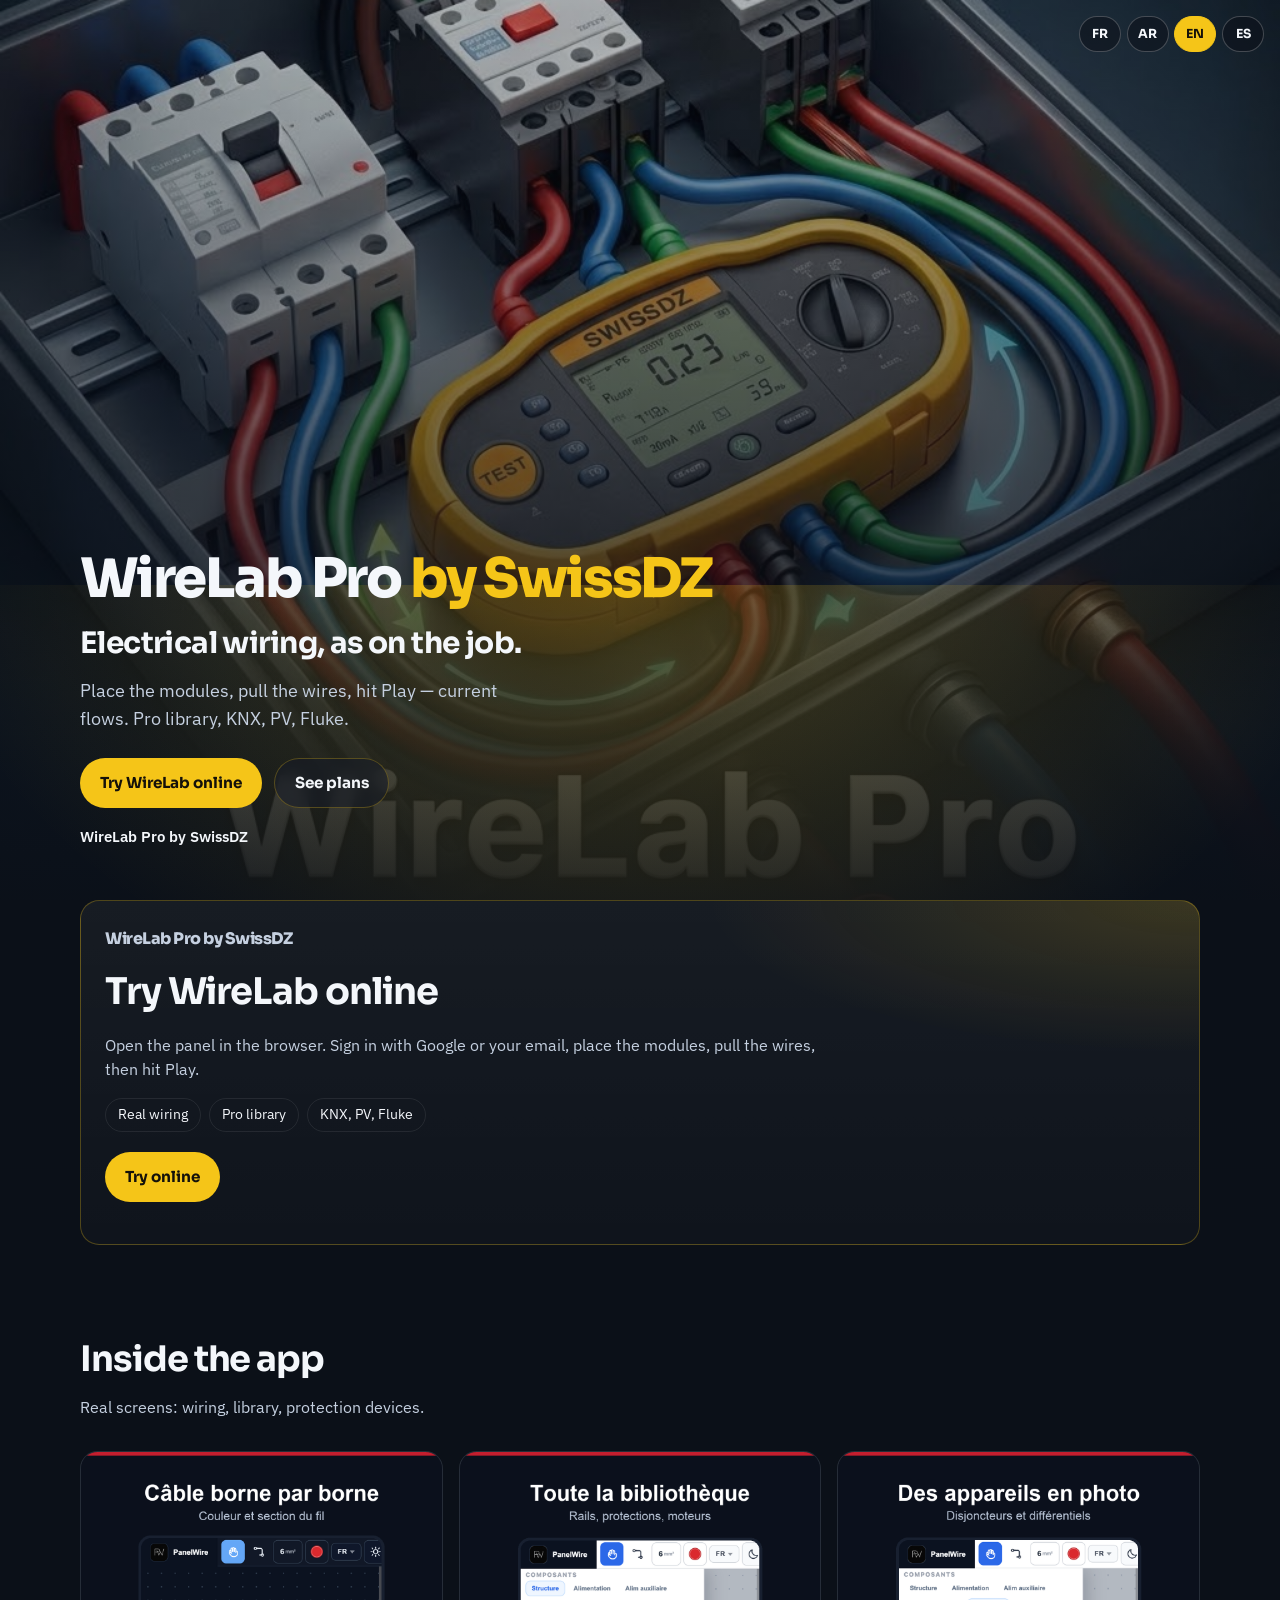
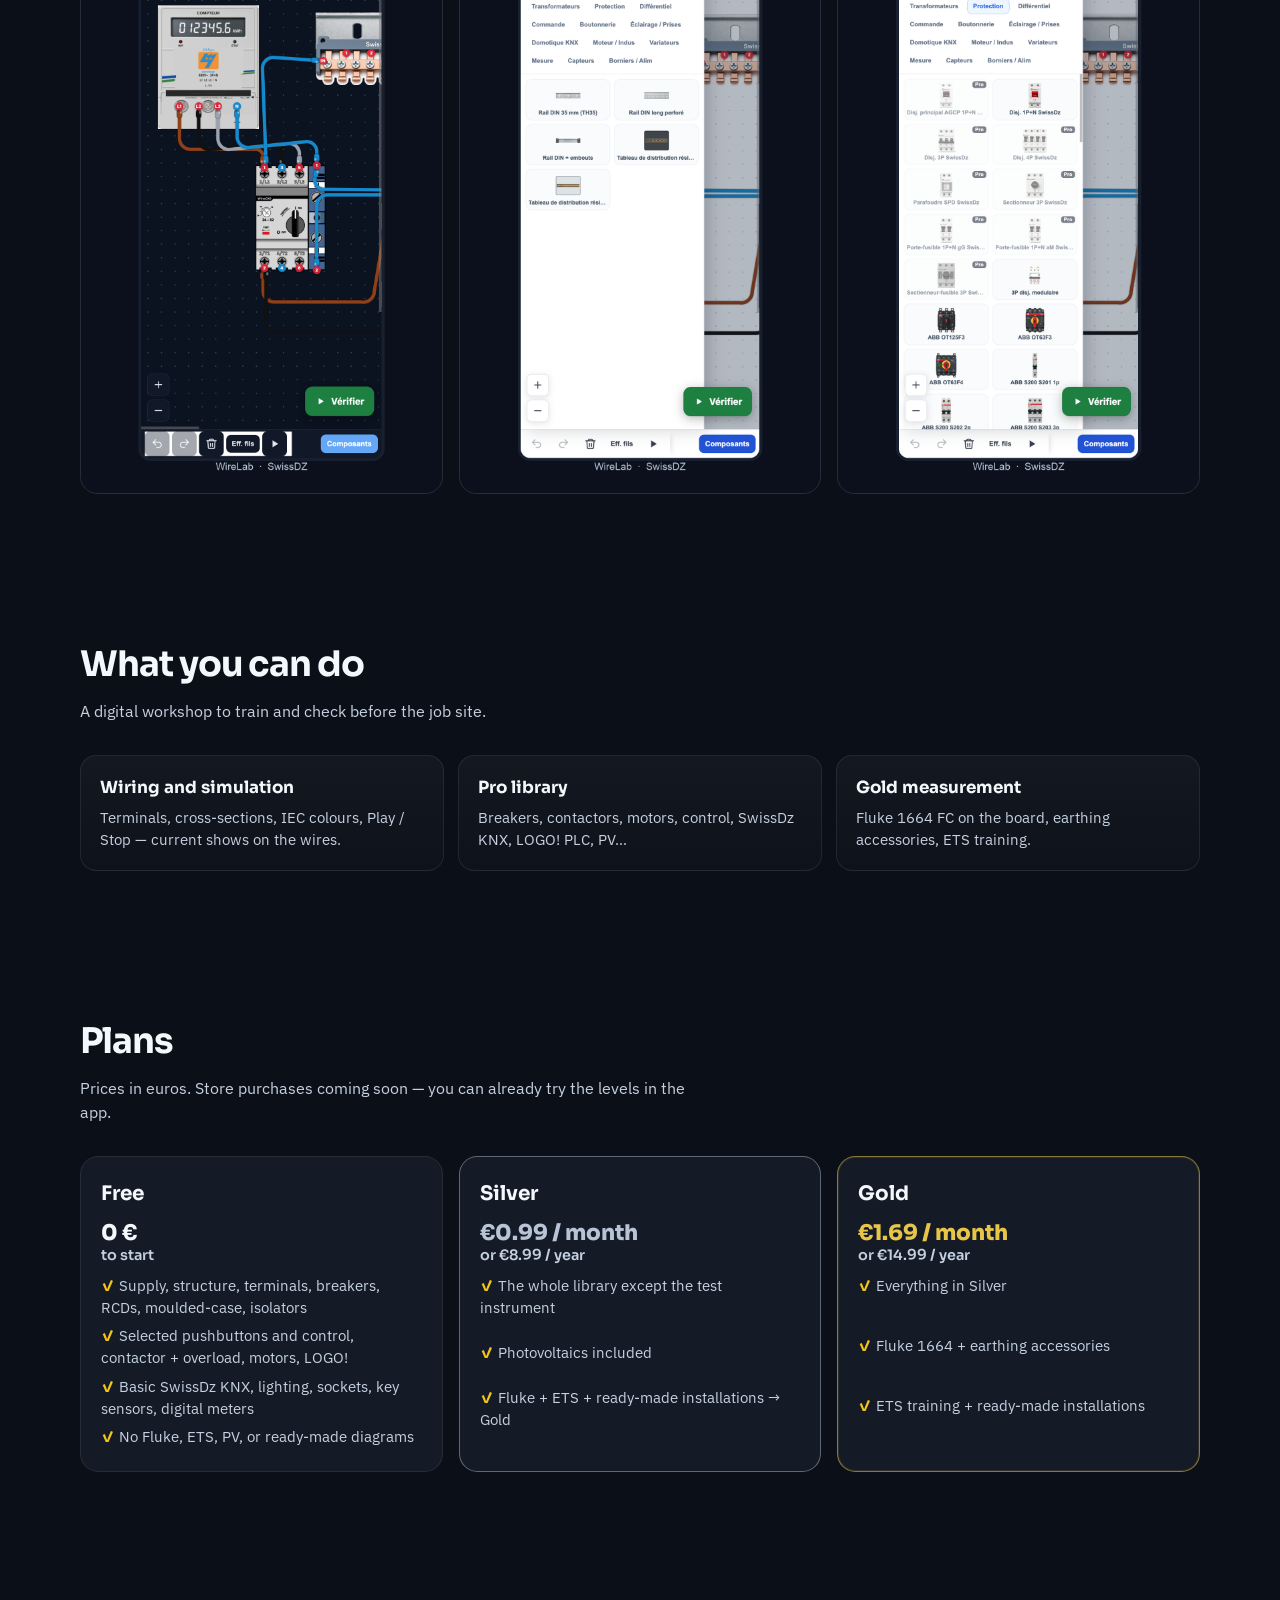
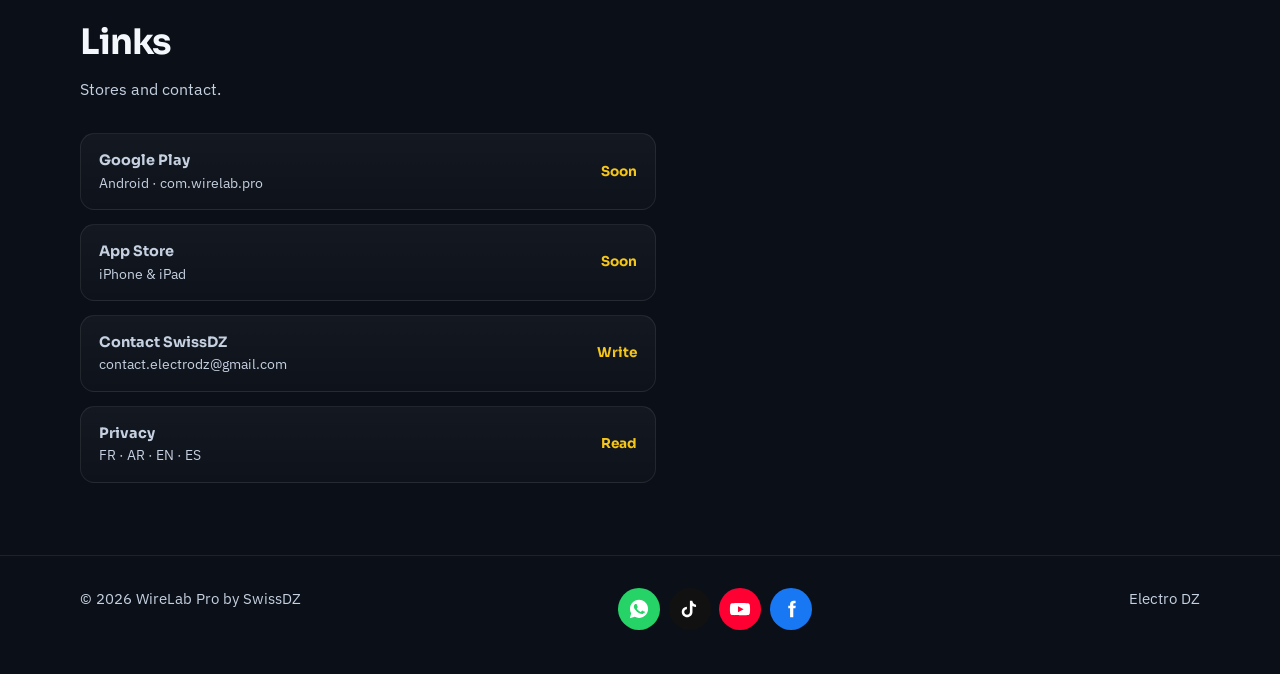
==== index.html @ d41bebb0 "Site: français, arabe, anglais et espagnol. Le choix FR AR EN ES traduit la page d’accueil. Le nom r" ====
<!DOCTYPE html>
<html lang="fr">
<head>
  <meta charset="UTF-8" />
  <meta name="viewport" content="width=device-width, initial-scale=1" />
  <title>WireLab Pro by SwissDZ</title>
  <meta name="description" content="WireLab Pro by SwissDZ : teste le câblage en ligne. Place les modules, tire les fils, lance Play." />
  <link rel="canonical" href="https://wirelab.pro/" />
  <link rel="icon" href="assets/favicon.png" type="image/png" />
  <meta property="og:type" content="website" />
  <meta property="og:site_name" content="WireLab Pro by SwissDZ" />
  <meta property="og:title" content="WireLab Pro by SwissDZ" />
  <meta property="og:description" content="Tester WireLab en ligne. Câble, simule, forme-toi." />
  <meta property="og:url" content="https://wirelab.pro/" />
  <meta property="og:image" content="https://wirelab.pro/assets/hero-logo.png" />
  <link rel="preconnect" href="https://fonts.googleapis.com" />
  <link rel="preconnect" href="https://fonts.gstatic.com" crossorigin />
  <link href="https://fonts.googleapis.com/css2?family=Sora:wght@500;700;800&family=IBM+Plex+Sans:wght@400;500;600&display=swap" rel="stylesheet" />
  <style>
    :root {
      --ink: #0b1018;
      --panel: #141b27;
      --mist: #c5d0e0;
      --white: #f4f7fb;
      --amber: #f5c518;
      --line: rgba(245, 197, 24, 0.28);
      --soft: rgba(255, 255, 255, 0.08);
      --silver: #b8c4d6;
      --gold: #e8c547;
    }
    * { box-sizing: border-box; margin: 0; padding: 0; }
    html { scroll-behavior: smooth; }
    body {
      font-family: "IBM Plex Sans", sans-serif;
      color: var(--white);
      background: var(--ink);
      line-height: 1.5;
      min-height: 100vh;
    }
    a { color: inherit; text-decoration: none; }
    img { display: block; max-width: 100%; height: auto; }
    .hero {
      position: relative;
      min-height: 100vh;
      min-height: 100svh;
      display: grid;
      align-items: end;
      overflow: hidden;
      isolation: isolate;
    }
    .hero__bg {
      position: absolute;
      inset: 0;
      z-index: -2;
      background:
        linear-gradient(180deg, rgba(11, 16, 24, 0.25) 0%, rgba(11, 16, 24, 0.55) 45%, rgba(11, 16, 24, 0.96) 100%),
        url("assets/hero-logo.png") center / cover no-repeat;
      animation: heroDrift 18s ease-in-out infinite alternate;
    }
    .hero__glow {
      position: absolute;
      inset: auto -10% -20% -10%;
      height: 55%;
      z-index: -1;
      background: radial-gradient(ellipse at 50% 0%, rgba(245, 197, 24, 0.22), transparent 65%);
      animation: glowPulse 5s ease-in-out infinite;
      pointer-events: none;
    }
    @keyframes heroDrift {
      from { transform: scale(1.02); }
      to { transform: scale(1.06) translateY(-1.5%); }
    }
    @keyframes glowPulse {
      0%, 100% { opacity: 0.7; }
      50% { opacity: 1; }
    }
    .hero__inner {
      width: min(1120px, calc(100% - 2.5rem));
      margin: 0 auto;
      padding: 5.5rem 0 3.25rem;
    }
    .brand {
      font-family: Sora, sans-serif;
      font-weight: 800;
      font-size: clamp(1.85rem, 5.2vw, 3.4rem);
      letter-spacing: -0.04em;
      line-height: 1.05;
      margin-bottom: 0.85rem;
      max-width: 16ch;
    }
    .brand span { color: var(--amber); }
    .hero h1 {
      font-family: Sora, sans-serif;
      font-weight: 700;
      font-size: clamp(1.25rem, 3.2vw, 1.85rem);
      letter-spacing: -0.02em;
      max-width: 20ch;
      margin-bottom: 0.75rem;
    }
    .hero p.lead {
      color: var(--mist);
      font-size: clamp(1rem, 2.2vw, 1.15rem);
      max-width: 40ch;
      margin-bottom: 1.6rem;
    }
    .cta-row {
      display: flex;
      flex-wrap: wrap;
      gap: 0.75rem;
      margin-bottom: 1.1rem;
    }
    .btn {
      display: inline-flex;
      align-items: center;
      justify-content: center;
      min-height: 48px;
      padding: 0.8rem 1.2rem;
      border-radius: 999px;
      font-family: Sora, sans-serif;
      font-weight: 700;
      font-size: 0.95rem;
      border: 1px solid transparent;
      transition: transform 0.2s ease, background 0.2s ease, border-color 0.2s ease;
    }
    .btn:hover { transform: translateY(-2px); }
    .btn-primary { background: var(--amber); color: #14110a; }
    .btn-primary:hover { background: #ffd84a; }
    .btn-ghost {
      background: rgba(20, 27, 39, 0.55);
      border-color: var(--line);
      backdrop-filter: blur(8px);
    }
    .btn-ghost:hover { border-color: var(--amber); }
    .byline { color: var(--mist); font-size: 0.92rem; }
    .byline strong { color: var(--white); font-weight: 600; }
    .langs {
      position: absolute;
      top: 1rem;
      inset-inline-end: 1rem;
      z-index: 3;
      display: flex;
      direction: ltr;
      gap: 0.35rem;
    }
    .langs button {
      min-width: 42px;
      min-height: 36px;
      padding: 0.3rem 0.55rem;
      border-radius: 999px;
      border: 1px solid rgba(255,255,255,0.22);
      background: rgba(11, 16, 24, 0.55);
      color: var(--white);
      font-family: Sora, sans-serif;
      font-weight: 700;
      font-size: 0.78rem;
      cursor: pointer;
    }
    .langs button.active {
      background: var(--amber);
      color: #14110a;
      border-color: var(--amber);
    }

    .try {
      width: min(1120px, calc(100% - 2.5rem));
      margin: 0 auto;
      padding: 0 0 1rem;
    }
    .try-card {
      display: grid;
      gap: 0.85rem;
      padding: 1.6rem 1.5rem 1.5rem;
      border-radius: 1.2rem;
      border: 1px solid var(--line);
      background:
        radial-gradient(ellipse 80% 80% at 100% 0%, rgba(245, 197, 24, 0.16), transparent 55%),
        linear-gradient(180deg, rgba(255,255,255,0.05), rgba(255,255,255,0.02));
    }
    .try-kicker {
      font-family: Sora, sans-serif;
      font-weight: 800;
      letter-spacing: -0.03em;
      color: var(--amber);
    }
    .try-card h2 {
      font-family: Sora, sans-serif;
      font-weight: 700;
      font-size: clamp(1.6rem, 3.5vw, 2.3rem);
      letter-spacing: -0.03em;
    }
    .try-card p { color: var(--mist); max-width: 46rem; }
    .try-points {
      display: flex;
      flex-wrap: wrap;
      gap: 0.5rem;
      margin: 0.2rem 0 0.4rem;
    }
    .try-points span {
      border: 1px solid var(--soft);
      border-radius: 999px;
      padding: 0.35rem 0.75rem;
      font-size: 0.88rem;
      color: var(--white);
    }

    section {
      width: min(1120px, calc(100% - 2.5rem));
      margin: 0 auto;
      padding: 4.5rem 0;
    }
    .section-head { max-width: 38rem; margin-bottom: 2rem; }
    .section-head h2 {
      font-family: Sora, sans-serif;
      font-weight: 700;
      font-size: clamp(1.6rem, 3.5vw, 2.2rem);
      letter-spacing: -0.03em;
      margin-bottom: 0.55rem;
    }
    .section-head p { color: var(--mist); }

    .shots {
      display: grid;
      grid-template-columns: repeat(3, 1fr);
      gap: 1rem;
    }
    .shots figure {
      margin: 0;
      border-radius: 1.1rem;
      overflow: hidden;
      border: 1px solid var(--soft);
      background: var(--panel);
      opacity: 0;
      transform: translateY(12px);
      animation: riseIn 0.8s ease forwards;
    }
    .shots figure:nth-child(2) { animation-delay: 0.12s; }
    .shots figure:nth-child(3) { animation-delay: 0.24s; }
    .shots img {
      width: 100%;
      aspect-ratio: 9 / 16;
      object-fit: cover;
      object-position: top;
    }
    @keyframes riseIn {
      to { transform: translateY(0); opacity: 1; }
    }

    .services {
      display: grid;
      grid-template-columns: repeat(3, 1fr);
      gap: 0.85rem;
    }
    .services article {
      padding: 1.15rem 1.2rem;
      border-radius: 1rem;
      border: 1px solid var(--soft);
      background: linear-gradient(180deg, rgba(255,255,255,0.04), rgba(255,255,255,0.015));
    }
    .services h3 {
      font-family: Sora, sans-serif;
      font-size: 1.05rem;
      margin-bottom: 0.35rem;
    }
    .services p { color: var(--mist); font-size: 0.95rem; }

    .plans {
      display: grid;
      grid-template-columns: repeat(3, 1fr);
      gap: 1rem;
      align-items: stretch;
    }
    .plan {
      border-radius: 1.15rem;
      border: 1px solid var(--soft);
      background: var(--panel);
      padding: 1.35rem 1.25rem 1.4rem;
      display: flex;
      flex-direction: column;
      gap: 0.65rem;
    }
    .plan.argent { border-color: rgba(184, 196, 214, 0.45); }
    .plan.gold { border-color: rgba(232, 197, 71, 0.55); box-shadow: 0 0 0 1px rgba(232, 197, 71, 0.12) inset; }
    .plan h3 {
      font-family: Sora, sans-serif;
      font-size: 1.25rem;
    }
    .plan .price {
      font-family: Sora, sans-serif;
      font-weight: 800;
      font-size: 1.35rem;
      line-height: 1.25;
    }
    .plan .price small {
      display: block;
      font-size: 0.9rem;
      font-weight: 600;
      color: var(--mist);
    }
    .plan.gold .price { color: var(--gold); }
    .plan.argent .price { color: var(--silver); }
    .plan ul {
      list-style: none;
      display: grid;
      gap: 0.4rem;
      color: var(--mist);
      font-size: 0.92rem;
      flex: 1;
    }
    .plan ul li::before {
      content: "✓ ";
      color: var(--amber);
      font-weight: 700;
    }

    .links { display: grid; gap: 0.85rem; max-width: 36rem; }
    .link-row {
      display: flex;
      align-items: center;
      justify-content: space-between;
      gap: 1rem;
      padding: 1rem 1.15rem;
      border-radius: 0.9rem;
      border: 1px solid var(--soft);
      background: linear-gradient(180deg, rgba(255,255,255,0.04), rgba(255,255,255,0.015));
      transition: border-color 0.2s ease, transform 0.2s ease;
    }
    .link-row:hover { border-color: var(--line); transform: translateX(3px); }
    .link-row strong { font-family: Sora, sans-serif; display: block; }
    .link-row span { color: var(--mist); font-size: 0.9rem; }
    .link-row em {
      font-style: normal;
      color: var(--amber);
      font-family: Sora, sans-serif;
      font-weight: 700;
      font-size: 0.85rem;
      white-space: nowrap;
    }

    footer {
      border-top: 1px solid var(--soft);
      padding: 2rem 0 2.75rem;
    }
    .footer-inner {
      width: min(1120px, calc(100% - 2.5rem));
      margin: 0 auto;
      display: flex;
      flex-wrap: wrap;
      gap: 1rem;
      justify-content: space-between;
      color: var(--mist);
      font-size: 0.92rem;
    }
    .footer-inner a:hover { color: var(--amber); }
    .socials {
      display: flex;
      align-items: center;
      gap: 0.55rem;
    }
    .socials a {
      width: 42px;
      height: 42px;
      border-radius: 50%;
      display: inline-flex;
      align-items: center;
      justify-content: center;
      color: #fff;
      border: 0;
    }
    .socials a:hover { transform: translateY(-2px); color: #fff; }
    .socials svg { width: 22px; height: 22px; display: block; }
    .soc-wa { background: #25d366; }
    .soc-tt { background: #111; border: 1px solid rgba(255,255,255,0.16); }
    .soc-yt { background: #ff0033; }
    .soc-fb { background: #1877f2; }

    @media (max-width: 900px) {
      .shots, .services, .plans { grid-template-columns: 1fr; }
      .shots { max-width: 320px; }
    }
  </style>
</head>
<body>
  <header class="hero">
    <div class="hero__bg" aria-hidden="true"></div>
    <div class="hero__glow" aria-hidden="true"></div>
    <nav class="langs" aria-label="Langue">
      <button type="button" data-set-lang="fr" aria-pressed="true">FR</button>
      <button type="button" data-set-lang="ar" aria-pressed="false">AR</button>
      <button type="button" data-set-lang="en" aria-pressed="false">EN</button>
      <button type="button" data-set-lang="es" aria-pressed="false">ES</button>
    </nav>
    <div class="hero__inner">
      <p class="brand">WireLab Pro <span>by SwissDZ</span></p>
      <h1 data-i18n="heroTitle">Le câblage électrique, comme sur le terrain.</h1>
      <p class="lead" data-i18n="heroLead">Place les modules, tire les fils, lance Play — le courant circule. Bibliothèque pro, KNX, PV, Fluke.</p>
      <div class="cta-row">
        <a class="btn btn-primary" data-panel href="swissdz-panel/index.html" data-i18n="testOnline">Tester WireLab en ligne</a>
        <a class="btn btn-ghost" href="#offres" data-i18n="seeOffers">Voir les offres</a>
      </div>
      <p class="byline"><strong>WireLab Pro by SwissDZ</strong></p>
    </div>
  </header>

  <section class="try" id="tester" aria-labelledby="tester-title">
    <div class="try-card">
      <p class="try-kicker">WireLab Pro by SwissDZ</p>
      <h2 id="tester-title" data-i18n="testOnline">Tester WireLab en ligne</h2>
      <p data-i18n="tryLead">Ouvre le panneau dans le navigateur. Entre avec Google ou ton e-mail, pose les modules, tire les fils, puis lance Play.</p>
      <div class="try-points">
        <span data-i18n="chipWire">Câblage réel</span>
        <span data-i18n="chipLib">Bibliothèque pro</span>
        <span>KNX, PV, Fluke</span>
      </div>
      <div class="cta-row">
        <a class="btn btn-primary" data-panel href="swissdz-panel/index.html" data-i18n="testShort">Tester en ligne</a>
      </div>
    </div>
  </section>

  <section id="apercu" aria-labelledby="apercu-title">
    <div class="section-head">
      <h2 id="apercu-title" data-i18n="shotsTitle">Dans l’application</h2>
      <p data-i18n="shotsLead">Captures réelles : câblage, bibliothèque, protections.</p>
    </div>
    <div class="shots">
      <figure><img src="assets/shot-cablage.png" data-i18n-alt="altWire" alt="Câblage WireLab Pro" width="1080" height="1920" loading="lazy" /></figure>
      <figure><img src="assets/shot-biblio.png" data-i18n-alt="altLib" alt="Bibliothèque de composants" width="1080" height="1920" loading="lazy" /></figure>
      <figure><img src="assets/shot-protections.png" data-i18n-alt="altProt" alt="Protections et tableau" width="1080" height="1920" loading="lazy" /></figure>
    </div>
  </section>

  <section aria-labelledby="services-title">
    <div class="section-head">
      <h2 id="services-title" data-i18n="doTitle">Ce que tu peux faire</h2>
      <p data-i18n="doLead">Un atelier numérique pour former et vérifier avant le terrain.</p>
    </div>
    <div class="services">
      <article>
        <h3 data-i18n="svc1t">Câblage &amp; simulation</h3>
        <p data-i18n="svc1p">Bornes, sections, couleurs IEC, Play / Stop — le courant se voit sur les fils.</p>
      </article>
      <article>
        <h3 data-i18n="svc2t">Bibliothèque pro</h3>
        <p data-i18n="svc2p">Disjoncteurs, contacteurs, moteurs, commande, KNX SwissDz, PLC LOGO!, PV…</p>
      </article>
      <article>
        <h3 data-i18n="svc3t">Mesure Gold</h3>
        <p data-i18n="svc3p">Fluke 1664 FC sur le plan, accessoires de mise à la terre, ETS formation.</p>
      </article>
    </div>
  </section>

  <section id="offres" aria-labelledby="offres-title">
    <div class="section-head">
      <h2 id="offres-title" data-i18n="plansTitle">Offres</h2>
      <p data-i18n="plansLead">Prix en euros. Achats via les stores (bientôt) — tu peux déjà tester les niveaux dans l’app.</p>
    </div>
    <div class="plans">
      <article class="plan">
        <h3>Free</h3>
        <p class="price">0 € <small data-i18n="freeStart">pour démarrer</small></p>
        <ul>
          <li data-i18n="free1">Alim, structure, borniers, disjoncteurs, différentiels, moulés, sectionneurs</li>
          <li data-i18n="free2">Boutonnerie &amp; commande sélectionnées, KM+FR, moteurs, LOGO!</li>
          <li data-i18n="free3">KNX SwissDz de base, éclairage, prises, capteurs clés, compteurs numériques</li>
          <li data-i18n="free4">Sans Fluke, ETS, PV ni schémas prédéfinis</li>
        </ul>
      </article>
      <article class="plan argent">
        <h3 data-i18n="silverName">Argent</h3>
        <p class="price"><span data-i18n="silverPrice">0,99 € / mois</span> <small data-i18n="silverYear">ou 8,99 € / an</small></p>
        <ul>
          <li data-i18n="silver1">Toute la bibliothèque sauf l’appareil de mesure</li>
          <li data-i18n="silver2">Photovoltaïque inclus</li>
          <li data-i18n="silver3">Fluke + ETS + installations prédéfinies → Gold</li>
        </ul>
      </article>
      <article class="plan gold">
        <h3 data-i18n="goldName">Gold</h3>
        <p class="price"><span data-i18n="goldPrice">1,69 € / mois</span> <small data-i18n="goldYear">ou 14,99 € / an</small></p>
        <ul>
          <li data-i18n="gold1">Tout Argent</li>
          <li data-i18n="gold2">Fluke 1664 + accessoires mise à la terre</li>
          <li data-i18n="gold3">ETS formation + installations prédéfinies</li>
        </ul>
      </article>
    </div>
  </section>

  <section id="liens" aria-labelledby="liens-title">
    <div class="section-head">
      <h2 id="liens-title" data-i18n="linksTitle">Liens</h2>
      <p data-i18n="linksLead">Stores et contact.</p>
    </div>
    <div class="links">
      <a class="link-row" href="https://play.google.com/store/apps/details?id=com.wirelab.pro" rel="noopener">
        <span><strong>Google Play</strong><span>Android · com.wirelab.pro</span></span>
        <em data-i18n="soon">Bientôt</em>
      </a>
      <a class="link-row" href="https://apps.apple.com/" rel="noopener">
        <span><strong>App Store</strong><span>iPhone &amp; iPad</span></span>
        <em data-i18n="soon">Bientôt</em>
      </a>
      <a class="link-row" href="mailto:contact.electrodz@gmail.com">
        <span><strong data-i18n="contact">Contact SwissDZ</strong><span>contact.electrodz@gmail.com</span></span>
        <em data-i18n="write">Écrire</em>
      </a>
      <a class="link-row" href="privacy/">
        <span><strong data-i18n="privacy">Confidentialité</strong><span>FR · AR · EN · ES</span></span>
        <em data-i18n="read">Lire</em>
      </a>
    </div>
  </section>

  <footer>
    <div class="footer-inner">
      <p>© <span id="y"></span> WireLab Pro by SwissDZ</p>
      <nav class="socials" data-i18n-aria="socialAria" aria-label="Suivez-nous sur nos réseaux">
        <a class="soc-wa" href="https://wa.me/213555429960" target="_blank" rel="noopener noreferrer" aria-label="WhatsApp">
          <svg viewBox="0 0 24 24" aria-hidden="true"><path fill="currentColor" d="M12.04 2C6.58 2 2.15 6.4 2.15 11.83c0 1.74.46 3.44 1.34 4.94L2 22l5.39-1.41a10.1 10.1 0 0 0 4.65 1.12h.01c5.46 0 9.89-4.4 9.89-9.83C21.94 6.4 17.5 2 12.04 2zm5.76 13.95c-.24.68-1.4 1.3-1.94 1.38-.5.07-1.12.1-1.81-.11-.41-.13-.95-.31-1.64-.61-2.88-1.24-4.76-4.14-4.9-4.33-.14-.19-1.16-1.54-1.16-2.94s.73-2.08 1-2.37c.24-.27.64-.39.86-.39h.62c.2 0 .46-.07.72.55.27.64.9 2.2.98 2.36.08.16.13.35.03.56-.1.21-.15.34-.3.52-.15.18-.31.4-.44.54-.15.15-.3.31-.13.6.17.29.76 1.25 1.63 2.03 1.12 1 2.06 1.31 2.35 1.46.29.15.46.12.63-.08.17-.19.73-.85.92-1.14.2-.29.39-.24.66-.14.27.1 1.7.8 1.99.95.29.14.48.21.55.33.07.12.07.68-.17 1.36z"/></svg>
        </a>
        <a class="soc-tt" href="https://www.tiktok.com/@elektrodzch" target="_blank" rel="noopener noreferrer" aria-label="TikTok">
          <svg viewBox="0 0 24 24" aria-hidden="true"><path fill="currentColor" d="M14.5 3c.4 2.4 1.8 4.1 4.1 4.4v2.5c-1.4 0-2.7-.4-3.9-1.2v6.6c0 3.3-2.6 5.7-5.8 5.7S3 18.6 3 15.3c0-3.2 2.5-5.6 5.6-5.7v2.6c-1.6.1-2.9 1.4-2.9 3.1 0 1.7 1.4 3.1 3.1 3.1s3.1-1.4 3.1-3.1V3h2.6z"/></svg>
        </a>
        <a class="soc-yt" href="https://www.youtube.com/@Elektro-dz-suisse" target="_blank" rel="noopener noreferrer" aria-label="YouTube">
          <svg viewBox="0 0 24 24" aria-hidden="true"><path fill="currentColor" d="M23 12.2s0-3.2-.4-4.6c-.2-.9-.9-1.6-1.8-1.8C19.2 5.4 12 5.4 12 5.4s-7.2 0-8.8.4c-.9.2-1.6.9-1.8 1.8C1 9 1 12.2 1 12.2s0 3.2.4 4.6c.2.9.9 1.6 1.8 1.8 1.6.4 8.8.4 8.8.4s7.2 0 8.8-.4c.9-.2 1.6-.9 1.8-1.8.4-1.4.4-4.6.4-4.6zM9.8 15.5v-6.6l6.2 3.3-6.2 3.3z"/></svg>
        </a>
        <a class="soc-fb" href="https://www.facebook.com/share/1TXqM56Ncd/" target="_blank" rel="noopener noreferrer" aria-label="Facebook">
          <svg viewBox="0 0 24 24" aria-hidden="true"><path fill="currentColor" d="M14.5 8.5V6.8c0-.7.5-1 1.2-1H17V3h-2.1C12.4 3 11 4.4 11 6.6v1.9H9v2.8h2V21h3.5v-9.7h2.3l.4-2.8h-2.7z"/></svg>
        </a>
      </nav>
      <p>
        <a href="https://electro-dz.com/" rel="noopener">Electro DZ</a>
      </p>
    </div>
  </footer>
  <script>document.getElementById("y").textContent = new Date().getFullYear();</script>
  <script src="js/site-i18n.js"></script>
</body>
</html>
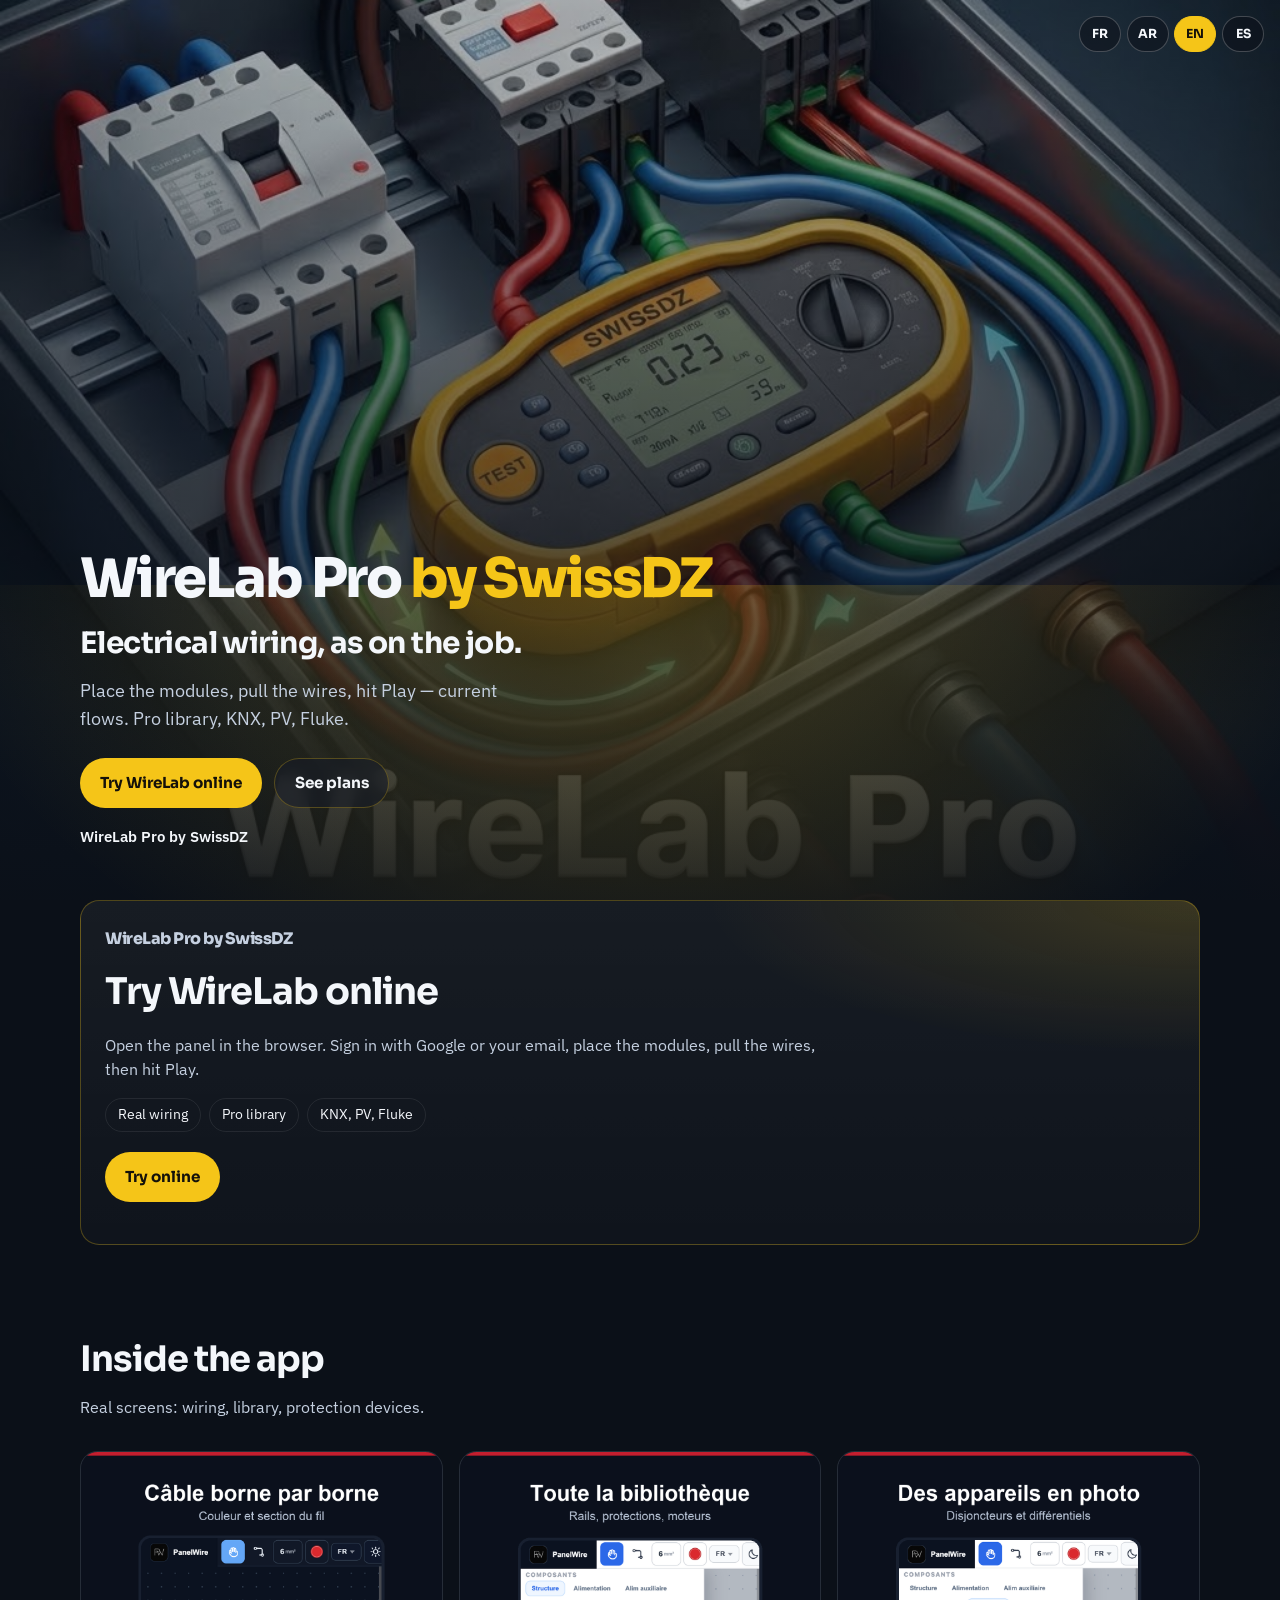
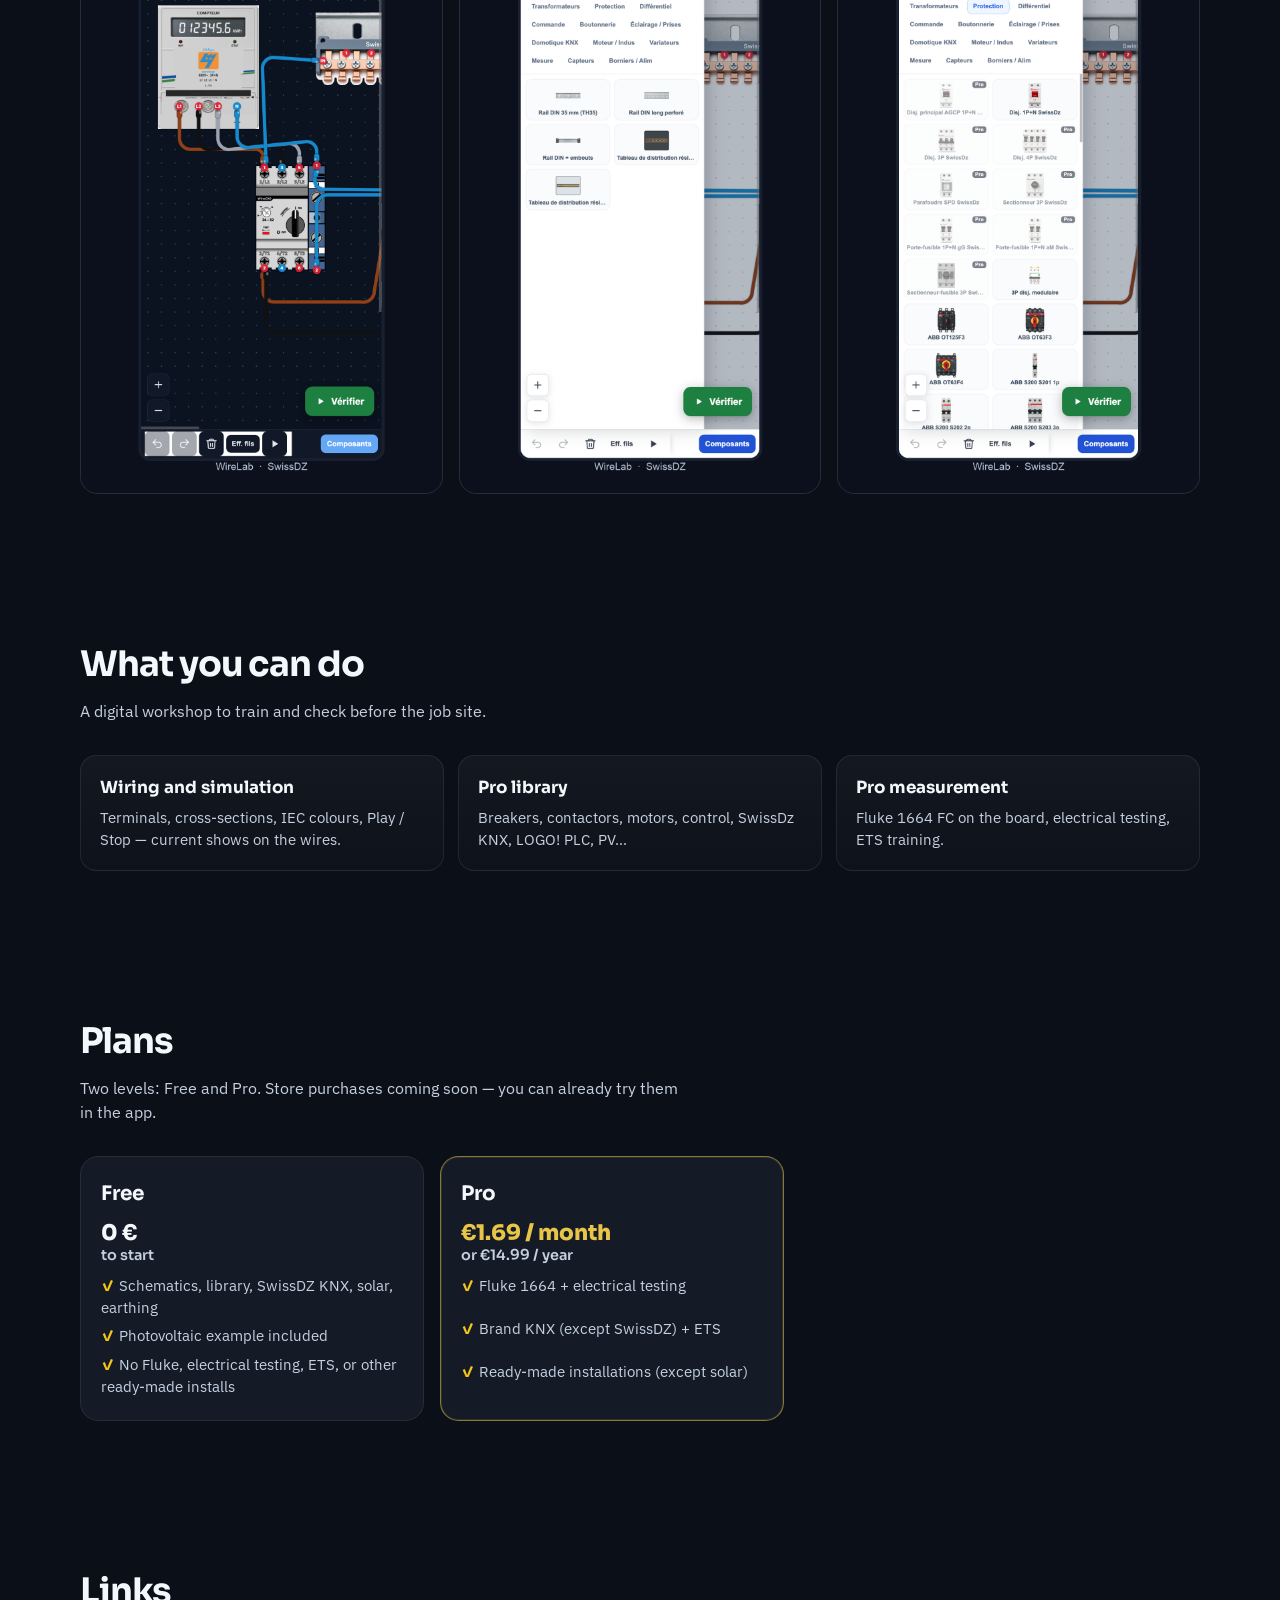
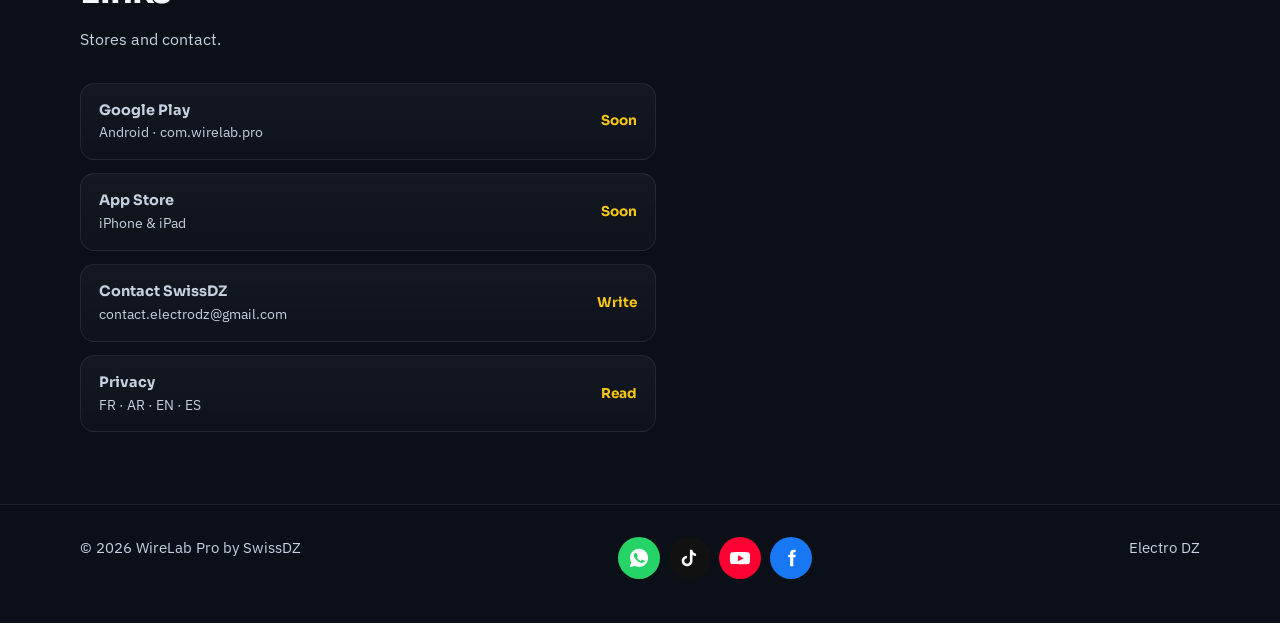
==== commit cf964174: "chore(site): offres Free et Pro uniquement Retire Argent/Gold de la vitrine et aligne les libellés a" ====
--- a/index.html
+++ b/index.html
@@ -269,6 +269,10 @@
       gap: 1rem;
       align-items: stretch;
     }
+    .plans.plans-two {
+      grid-template-columns: repeat(2, minmax(0, 1fr));
+      max-width: 44rem;
+    }
     .plan {
       border-radius: 1.15rem;
       border: 1px solid var(--soft);
@@ -444,8 +448,8 @@
         <p data-i18n="svc2p">Disjoncteurs, contacteurs, moteurs, commande, KNX SwissDz, PLC LOGO!, PV…</p>
       </article>
       <article>
-        <h3 data-i18n="svc3t">Mesure Gold</h3>
-        <p data-i18n="svc3p">Fluke 1664 FC sur le plan, accessoires de mise à la terre, ETS formation.</p>
+        <h3 data-i18n="svc3t">Mesure Pro</h3>
+        <p data-i18n="svc3p">Fluke 1664 FC sur le plan, contrôle électrique, ETS formation.</p>
       </article>
     </div>
   </section>
@@ -453,35 +457,25 @@
   <section id="offres" aria-labelledby="offres-title">
     <div class="section-head">
       <h2 id="offres-title" data-i18n="plansTitle">Offres</h2>
-      <p data-i18n="plansLead">Prix en euros. Achats via les stores (bientôt) — tu peux déjà tester les niveaux dans l’app.</p>
-    </div>
-    <div class="plans">
+      <p data-i18n="plansLead">Deux niveaux : Free et Pro. Achats via les stores (bientôt) — tu peux déjà tester dans l’app.</p>
+    </div>
+    <div class="plans plans-two">
       <article class="plan">
         <h3>Free</h3>
         <p class="price">0 € <small data-i18n="freeStart">pour démarrer</small></p>
         <ul>
-          <li data-i18n="free1">Alim, structure, borniers, disjoncteurs, différentiels, moulés, sectionneurs</li>
-          <li data-i18n="free2">Boutonnerie &amp; commande sélectionnées, KM+FR, moteurs, LOGO!</li>
-          <li data-i18n="free3">KNX SwissDz de base, éclairage, prises, capteurs clés, compteurs numériques</li>
-          <li data-i18n="free4">Sans Fluke, ETS, PV ni schémas prédéfinis</li>
-        </ul>
-      </article>
-      <article class="plan argent">
-        <h3 data-i18n="silverName">Argent</h3>
-        <p class="price"><span data-i18n="silverPrice">0,99 € / mois</span> <small data-i18n="silverYear">ou 8,99 € / an</small></p>
-        <ul>
-          <li data-i18n="silver1">Toute la bibliothèque sauf l’appareil de mesure</li>
-          <li data-i18n="silver2">Photovoltaïque inclus</li>
-          <li data-i18n="silver3">Fluke + ETS + installations prédéfinies → Gold</li>
+          <li data-i18n="free1">Schéma, bibliothèque, KNX SwissDZ, solaire, mise à la terre</li>
+          <li data-i18n="free2">Exemple photovoltaïque inclus</li>
+          <li data-i18n="free3">Sans Fluke, contrôle électrique, ETS ni autres installations</li>
         </ul>
       </article>
       <article class="plan gold">
-        <h3 data-i18n="goldName">Gold</h3>
-        <p class="price"><span data-i18n="goldPrice">1,69 € / mois</span> <small data-i18n="goldYear">ou 14,99 € / an</small></p>
+        <h3 data-i18n="proName">Pro</h3>
+        <p class="price"><span data-i18n="proPrice">1,69 € / mois</span> <small data-i18n="proYear">ou 14,99 € / an</small></p>
         <ul>
-          <li data-i18n="gold1">Tout Argent</li>
-          <li data-i18n="gold2">Fluke 1664 + accessoires mise à la terre</li>
-          <li data-i18n="gold3">ETS formation + installations prédéfinies</li>
+          <li data-i18n="pro1">Fluke 1664 + contrôle électrique</li>
+          <li data-i18n="pro2">KNX marques (hors SwissDZ) + ETS</li>
+          <li data-i18n="pro3">Installations prédéfinies (sauf solaire)</li>
         </ul>
       </article>
     </div>
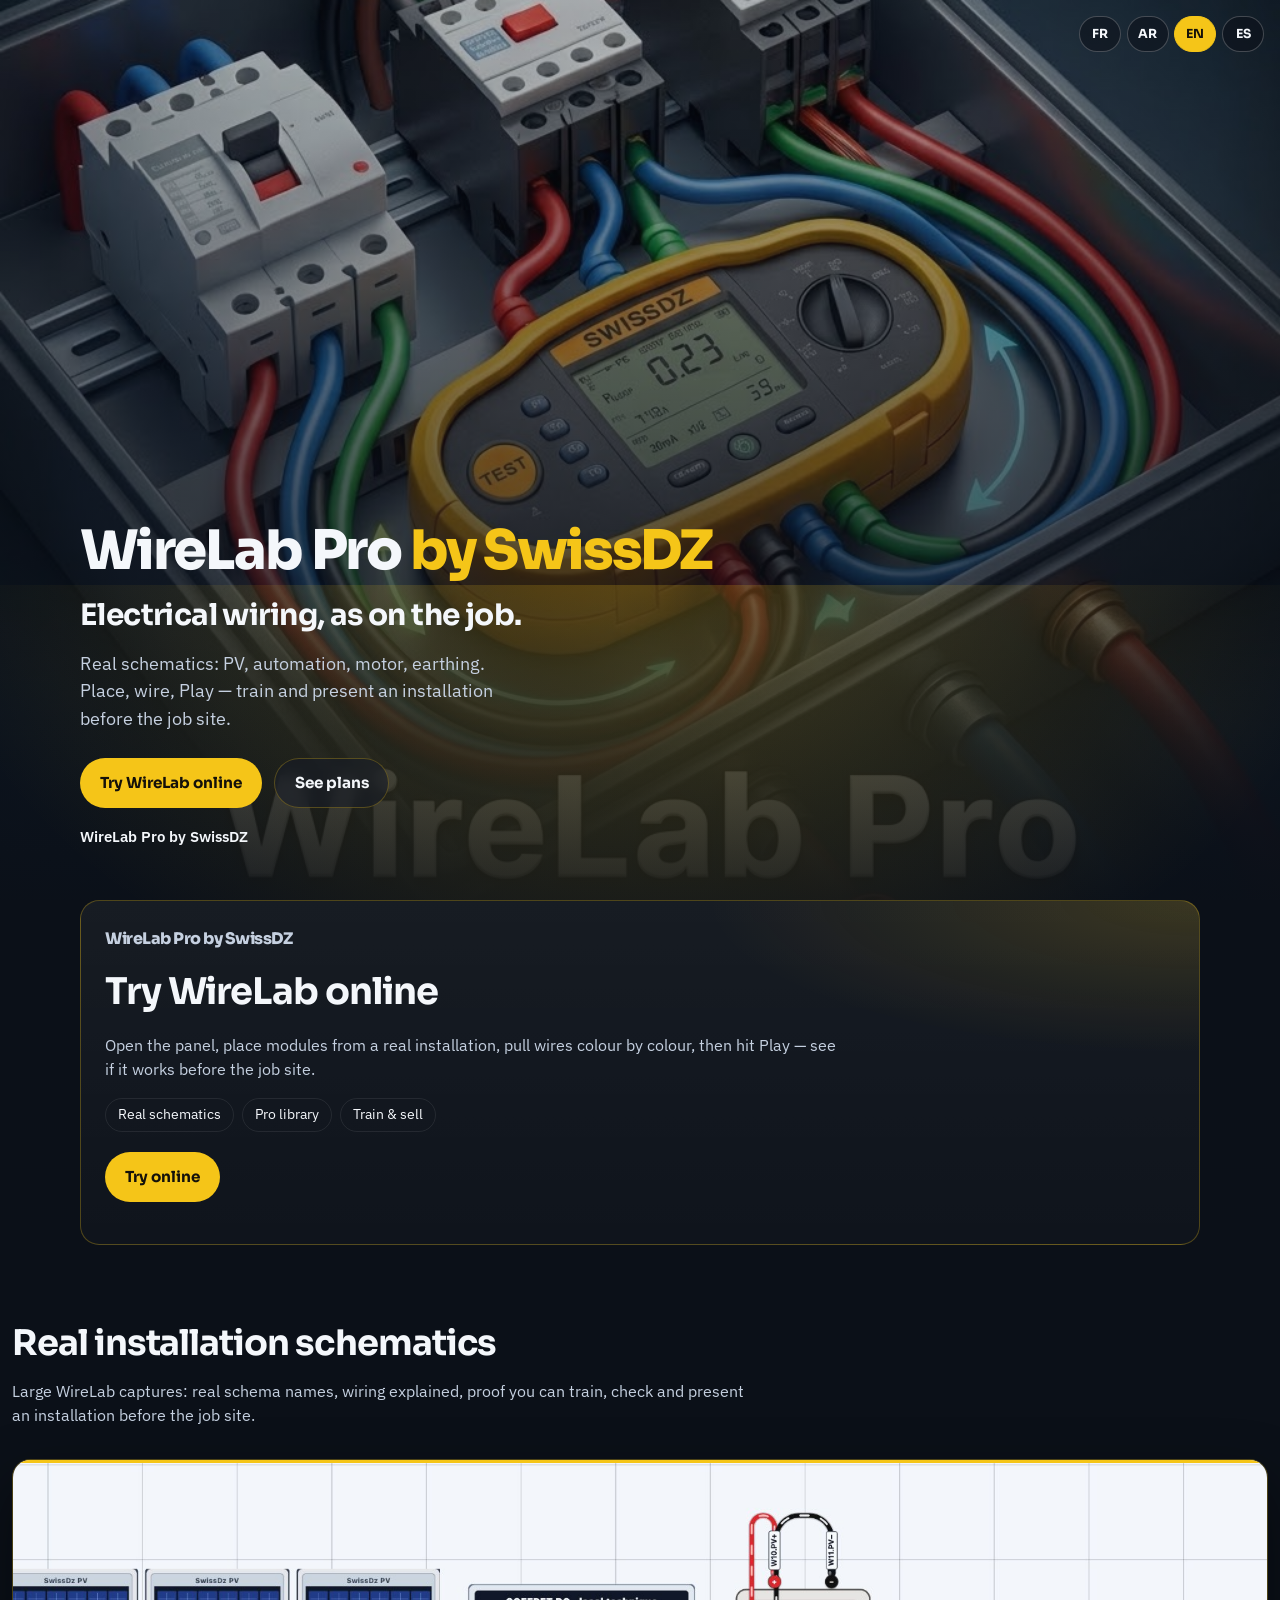
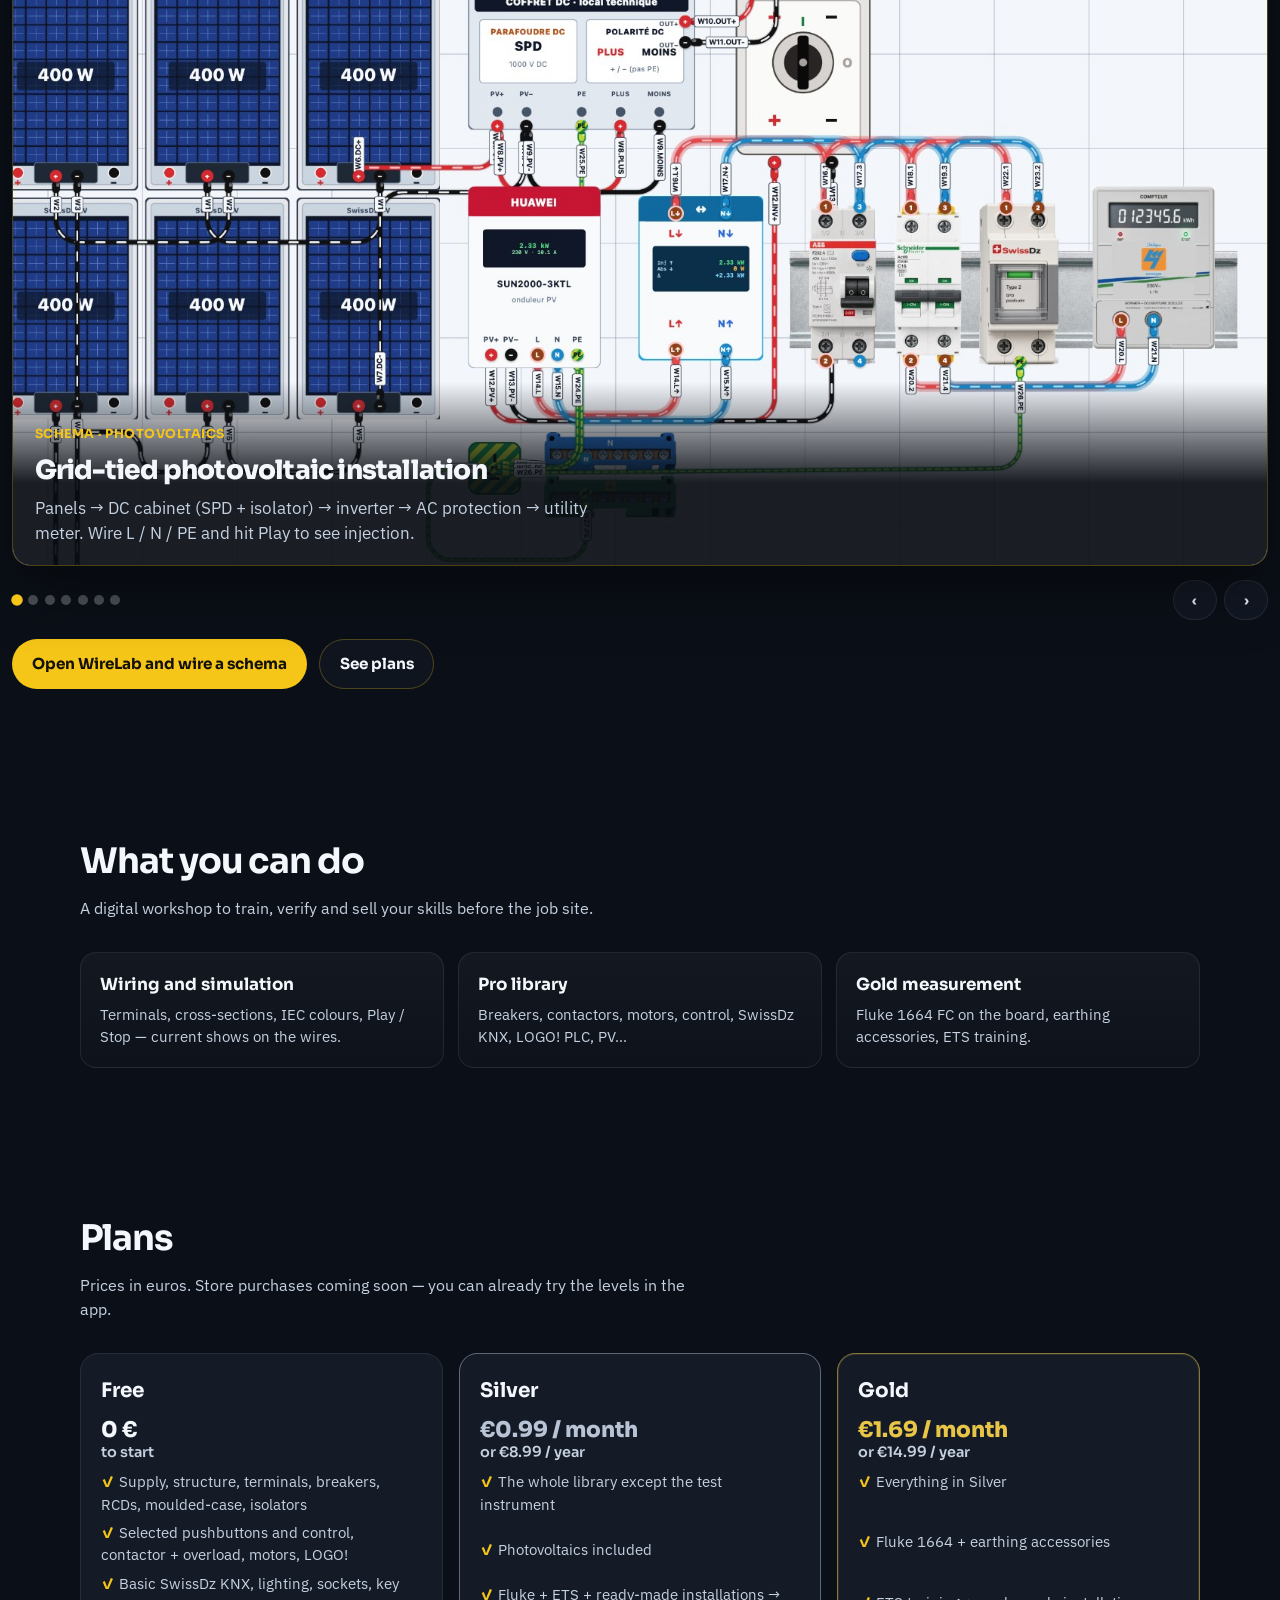
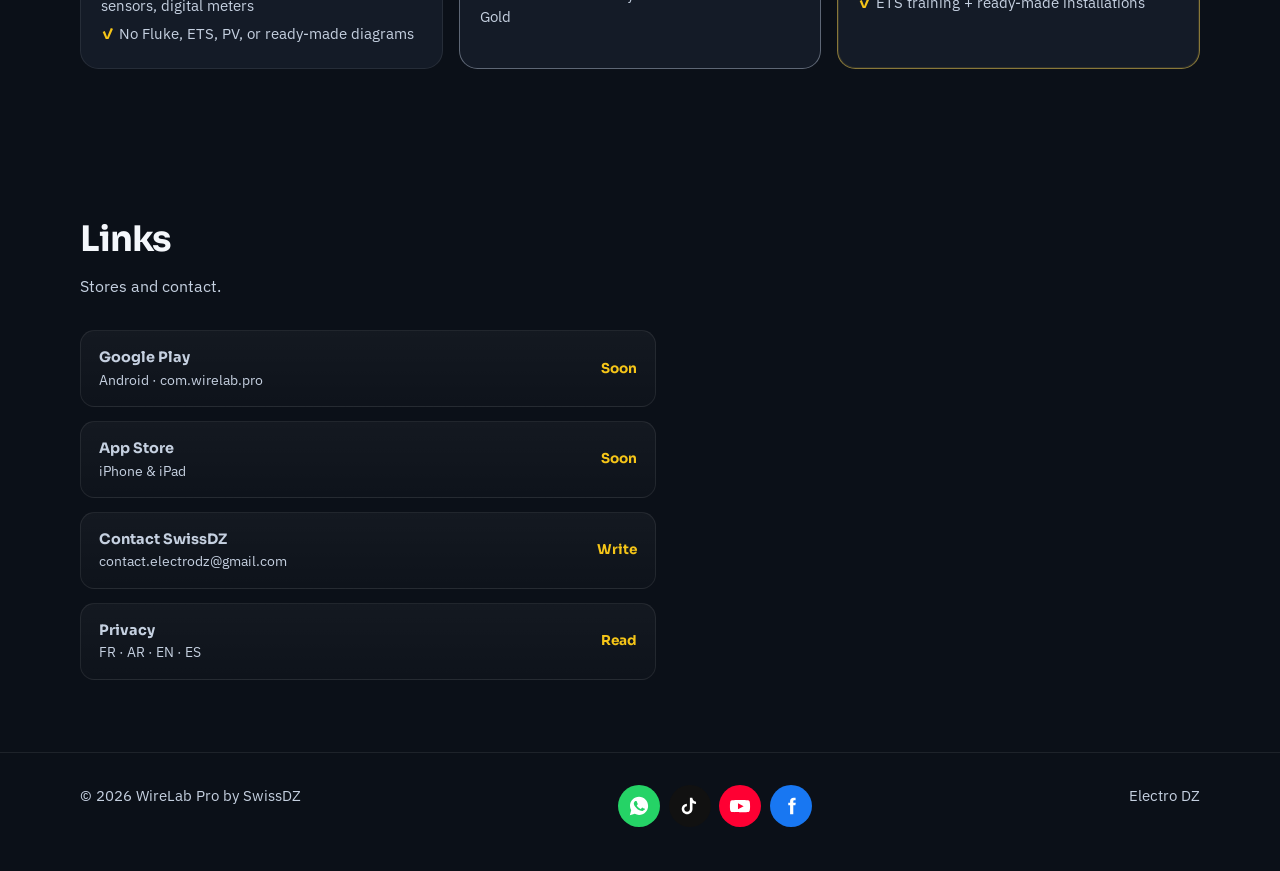
==== commit ceb36164: "feat(site): vitrine schémas réels en grand, carrousel 10 s Remplace les anciennes captures portrait " ====
--- a/index.html
+++ b/index.html
@@ -4,15 +4,15 @@
   <meta charset="UTF-8" />
   <meta name="viewport" content="width=device-width, initial-scale=1" />
   <title>WireLab Pro by SwissDZ</title>
-  <meta name="description" content="WireLab Pro by SwissDZ : teste le câblage en ligne. Place les modules, tire les fils, lance Play." />
+  <meta name="description" content="WireLab Pro by SwissDZ : schémas d’installation réels (PV, LOGO!, moteur, terre). Câble, simule, forme-toi et présente avant le chantier." />
   <link rel="canonical" href="https://wirelab.pro/" />
   <link rel="icon" href="assets/favicon.png" type="image/png" />
   <meta property="og:type" content="website" />
   <meta property="og:site_name" content="WireLab Pro by SwissDZ" />
   <meta property="og:title" content="WireLab Pro by SwissDZ" />
-  <meta property="og:description" content="Tester WireLab en ligne. Câble, simule, forme-toi." />
+  <meta property="og:description" content="Schémas réels WireLab : PV, automatisme LOGO!, démarreur moteur, mise à la terre. Câble, simule, vends ton savoir-faire." />
   <meta property="og:url" content="https://wirelab.pro/" />
-  <meta property="og:image" content="https://wirelab.pro/assets/hero-logo.png" />
+  <meta property="og:image" content="https://wirelab.pro/assets/schema-pv-reseau.jpg" />
   <link rel="preconnect" href="https://fonts.googleapis.com" />
   <link rel="preconnect" href="https://fonts.gstatic.com" crossorigin />
   <link href="https://fonts.googleapis.com/css2?family=Sora:wght@500;700;800&family=IBM+Plex+Sans:wght@400;500;600&display=swap" rel="stylesheet" />
@@ -218,32 +218,134 @@
     }
     .section-head p { color: var(--mist); }
 
-    .shots {
-      display: grid;
-      grid-template-columns: repeat(3, 1fr);
-      gap: 1rem;
-    }
-    .shots figure {
+    .showcase {
+      width: min(1280px, calc(100% - 1.5rem));
+      padding-top: 3.5rem;
+      padding-bottom: 3.5rem;
+    }
+    .showcase .section-head { max-width: 46rem; }
+    .showcase-stage {
+      position: relative;
+      border-radius: 1.15rem;
+      overflow: hidden;
+      border: 1px solid var(--line);
+      background: #0a0e14;
+      box-shadow: 0 24px 60px rgba(0, 0, 0, 0.45);
+    }
+    .showcase-slide {
+      display: none;
       margin: 0;
-      border-radius: 1.1rem;
-      overflow: hidden;
+      position: relative;
+    }
+    .showcase-slide.is-active {
+      display: block;
+      animation: showcaseIn 0.7s ease;
+    }
+    .showcase-slide img {
+      width: 100%;
+      height: auto;
+      aspect-ratio: 16 / 9;
+      object-fit: cover;
+      object-position: center;
+      background: #0a0e14;
+    }
+    .showcase-caption {
+      position: absolute;
+      left: 0;
+      right: 0;
+      bottom: 0;
+      padding: 2.4rem 1.35rem 1.25rem;
+      background: linear-gradient(180deg, transparent 0%, rgba(8, 12, 18, 0.92) 55%);
+    }
+    .showcase-caption .schema-name {
+      font-family: Sora, sans-serif;
+      font-weight: 800;
+      font-size: clamp(1.15rem, 2.6vw, 1.65rem);
+      letter-spacing: -0.03em;
+      margin-bottom: 0.35rem;
+      color: var(--white);
+    }
+    .showcase-caption .schema-explain {
+      color: var(--mist);
+      font-size: clamp(0.92rem, 1.8vw, 1.05rem);
+      max-width: 58ch;
+      line-height: 1.45;
+    }
+    .showcase-caption .schema-tag {
+      display: inline-block;
+      margin-bottom: 0.45rem;
+      color: var(--amber);
+      font-family: Sora, sans-serif;
+      font-weight: 700;
+      font-size: 0.78rem;
+      letter-spacing: 0.04em;
+      text-transform: uppercase;
+    }
+    .showcase-bar {
+      position: absolute;
+      left: 0;
+      top: 0;
+      height: 3px;
+      width: 0%;
+      background: var(--amber);
+      z-index: 2;
+      pointer-events: none;
+    }
+    .showcase-bar.is-running {
+      animation: showcaseBar 10s linear forwards;
+    }
+    @keyframes showcaseBar {
+      from { width: 0%; }
+      to { width: 100%; }
+    }
+    @keyframes showcaseIn {
+      from { opacity: 0.35; transform: scale(1.012); }
+      to { opacity: 1; transform: scale(1); }
+    }
+    .showcase-nav {
+      display: flex;
+      align-items: center;
+      justify-content: space-between;
+      gap: 0.75rem;
+      margin-top: 0.9rem;
+      flex-wrap: wrap;
+    }
+    .showcase-dots {
+      display: flex;
+      flex-wrap: wrap;
+      gap: 0.4rem;
+      flex: 1;
+    }
+    .showcase-dots button {
+      width: 10px;
+      height: 10px;
+      border-radius: 50%;
+      border: 0;
+      padding: 0;
+      background: rgba(255, 255, 255, 0.28);
+      cursor: pointer;
+    }
+    .showcase-dots button[aria-current="true"] {
+      background: var(--amber);
+      transform: scale(1.15);
+    }
+    .showcase-arrows {
+      display: flex;
+      gap: 0.45rem;
+    }
+    .showcase-arrows button {
+      min-width: 44px;
+      min-height: 40px;
+      border-radius: 999px;
       border: 1px solid var(--soft);
-      background: var(--panel);
-      opacity: 0;
-      transform: translateY(12px);
-      animation: riseIn 0.8s ease forwards;
-    }
-    .shots figure:nth-child(2) { animation-delay: 0.12s; }
-    .shots figure:nth-child(3) { animation-delay: 0.24s; }
-    .shots img {
-      width: 100%;
-      aspect-ratio: 9 / 16;
-      object-fit: cover;
-      object-position: top;
-    }
-    @keyframes riseIn {
-      to { transform: translateY(0); opacity: 1; }
-    }
+      background: rgba(20, 27, 39, 0.85);
+      color: var(--white);
+      font-family: Sora, sans-serif;
+      font-weight: 700;
+      cursor: pointer;
+    }
+    .showcase-arrows button:hover { border-color: var(--amber); }
+    .showcase-cta { margin-top: 1.15rem; }
 
     .services {
       display: grid;
@@ -268,10 +370,6 @@
       grid-template-columns: repeat(3, 1fr);
       gap: 1rem;
       align-items: stretch;
-    }
-    .plans.plans-two {
-      grid-template-columns: repeat(2, minmax(0, 1fr));
-      max-width: 44rem;
     }
     .plan {
       border-radius: 1.15rem;
@@ -378,8 +476,9 @@
     .soc-fb { background: #1877f2; }
 
     @media (max-width: 900px) {
-      .shots, .services, .plans { grid-template-columns: 1fr; }
-      .shots { max-width: 320px; }
+      .services, .plans { grid-template-columns: 1fr; }
+      .showcase-slide img { aspect-ratio: 4 / 3; }
+      .showcase-caption { padding: 2rem 1rem 1rem; }
     }
   </style>
 </head>
@@ -396,7 +495,7 @@
     <div class="hero__inner">
       <p class="brand">WireLab Pro <span>by SwissDZ</span></p>
       <h1 data-i18n="heroTitle">Le câblage électrique, comme sur le terrain.</h1>
-      <p class="lead" data-i18n="heroLead">Place les modules, tire les fils, lance Play — le courant circule. Bibliothèque pro, KNX, PV, Fluke.</p>
+      <p class="lead" data-i18n="heroLead">Schémas réels : PV, automatisme, moteur, terre. Pose, câble, Play — forme-toi et présente une installation avant le chantier.</p>
       <div class="cta-row">
         <a class="btn btn-primary" data-panel href="swissdz-panel/index.html" data-i18n="testOnline">Tester WireLab en ligne</a>
         <a class="btn btn-ghost" href="#offres" data-i18n="seeOffers">Voir les offres</a>
@@ -409,11 +508,11 @@
     <div class="try-card">
       <p class="try-kicker">WireLab Pro by SwissDZ</p>
       <h2 id="tester-title" data-i18n="testOnline">Tester WireLab en ligne</h2>
-      <p data-i18n="tryLead">Ouvre le panneau dans le navigateur. Entre avec Google ou ton e-mail, pose les modules, tire les fils, puis lance Play.</p>
+      <p data-i18n="tryLead">Ouvre le panneau, pose les modules d’une vraie installation, tire les fils couleur par couleur, puis lance Play — tu vois si ça marche avant le chantier.</p>
       <div class="try-points">
-        <span data-i18n="chipWire">Câblage réel</span>
+        <span data-i18n="chipWire">Schémas réels</span>
         <span data-i18n="chipLib">Bibliothèque pro</span>
-        <span>KNX, PV, Fluke</span>
+        <span data-i18n="chipSell">Pour former &amp; vendre</span>
       </div>
       <div class="cta-row">
         <a class="btn btn-primary" data-panel href="swissdz-panel/index.html" data-i18n="testShort">Tester en ligne</a>
@@ -421,15 +520,87 @@
     </div>
   </section>
 
-  <section id="apercu" aria-labelledby="apercu-title">
+  <section class="showcase" id="schemas" aria-labelledby="schemas-title">
     <div class="section-head">
-      <h2 id="apercu-title" data-i18n="shotsTitle">Dans l’application</h2>
-      <p data-i18n="shotsLead">Captures réelles : câblage, bibliothèque, protections.</p>
-    </div>
-    <div class="shots">
-      <figure><img src="assets/shot-cablage.png" data-i18n-alt="altWire" alt="Câblage WireLab Pro" width="1080" height="1920" loading="lazy" /></figure>
-      <figure><img src="assets/shot-biblio.png" data-i18n-alt="altLib" alt="Bibliothèque de composants" width="1080" height="1920" loading="lazy" /></figure>
-      <figure><img src="assets/shot-protections.png" data-i18n-alt="altProt" alt="Protections et tableau" width="1080" height="1920" loading="lazy" /></figure>
+      <h2 id="schemas-title" data-i18n="shotsTitle">Schémas d’installation réels</h2>
+      <p data-i18n="shotsLead">Grandes captures WireLab : le vrai nom du schéma, l’explication du câblage, et la preuve que tu peux former, vérifier et présenter une installation avant le terrain.</p>
+    </div>
+    <div class="showcase-stage" id="schemaShowcase" aria-roledescription="carousel" data-i18n-aria="showcaseAria" aria-label="Carrousel des schémas WireLab">
+      <div class="showcase-bar" id="showcaseBar" aria-hidden="true"></div>
+
+      <figure class="showcase-slide is-active" data-slide="0">
+        <img src="assets/schema-pv-reseau.jpg" data-i18n-alt="s1alt" alt="Installation photovoltaïque raccordée réseau" width="1798" height="934" fetchpriority="high" />
+        <figcaption class="showcase-caption">
+          <span class="schema-tag" data-i18n="s1tag">Schéma · Photovoltaïque</span>
+          <p class="schema-name" data-i18n="s1name">Installation photovoltaïque raccordée réseau</p>
+          <p class="schema-explain" data-i18n="s1ex">Panneaux → coffret DC (parafoudre + sectionneur) → onduleur → protections AC → compteur Sonelgaz. Tu câbles L / N / PE et tu lances Play pour voir l’injection.</p>
+        </figcaption>
+      </figure>
+
+      <figure class="showcase-slide" data-slide="1" hidden>
+        <img src="assets/schema-pv-reseau-nuit.jpg" data-i18n-alt="s2alt" alt="Installation photovoltaïque — vue atelier sombre" width="1704" height="878" loading="eager" />
+        <figcaption class="showcase-caption">
+          <span class="schema-tag" data-i18n="s2tag">Schéma · Photovoltaïque</span>
+          <p class="schema-name" data-i18n="s2name">PV raccordé réseau — atelier sombre</p>
+          <p class="schema-explain" data-i18n="s2ex">Même chaîne PV en mode sombre : idéal pour présenter une offre client ou une formation soirée, avec fils DC/AC et terre bien lisibles.</p>
+        </figcaption>
+      </figure>
+
+      <figure class="showcase-slide" data-slide="2" hidden>
+        <img src="assets/schema-automatisme-logo.jpg" data-i18n-alt="s3alt" alt="Automatisme LOGO! commande et détection" width="1608" height="1016" loading="eager" />
+        <figcaption class="showcase-caption">
+          <span class="schema-tag" data-i18n="s3tag">Schéma · Automatisme</span>
+          <p class="schema-name" data-i18n="s3name">Automatisme LOGO! — commande &amp; détection</p>
+          <p class="schema-explain" data-i18n="s3ex">Compteur, disjoncteur, PLC Siemens LOGO!, boutons, sélecteur Man/Auto, voyants et capteur de proximité. Branche les entrées/sorties puis simule le cycle.</p>
+        </figcaption>
+      </figure>
+
+      <figure class="showcase-slide" data-slide="3" hidden>
+        <img src="assets/schema-automatisme-logo-nuit.jpg" data-i18n-alt="s4alt" alt="Automatisme LOGO! — vue sombre" width="1668" height="1010" loading="eager" />
+        <figcaption class="showcase-caption">
+          <span class="schema-tag" data-i18n="s4tag">Schéma · Automatisme</span>
+          <p class="schema-name" data-i18n="s4name">Automatisme LOGO! — vue sombre</p>
+          <p class="schema-explain" data-i18n="s4ex">Le même automatisme en fond sombre : parfait pour une démo commerciale ou un cours, avec distance capteur affichée sur le plan.</p>
+        </figcaption>
+      </figure>
+
+      <figure class="showcase-slide" data-slide="4" hidden>
+        <img src="assets/schema-demarreur-moteur.jpg" data-i18n-alt="s5alt" alt="Démarreur moteur DOL ABB" width="964" height="992" loading="eager" />
+        <figcaption class="showcase-caption">
+          <span class="schema-tag" data-i18n="s5tag">Schéma · Force motrice</span>
+          <p class="schema-name" data-i18n="s5name">Démarreur moteur DOL — ABB AF09</p>
+          <p class="schema-explain" data-i18n="s5ex">Compteur triphasé → MS116 → contacteur AF09 + thermique TF42 → moteur. Voyants marche/arrêt, borniers N/PE : le schéma force classique pour l’apprentissage.</p>
+        </figcaption>
+      </figure>
+
+      <figure class="showcase-slide" data-slide="5" hidden>
+        <img src="assets/schema-labo-terre.jpg" data-i18n-alt="s6alt" alt="Labo mise à la terre méthode 62 %" width="1800" height="893" loading="eager" />
+        <figcaption class="showcase-caption">
+          <span class="schema-tag" data-i18n="s6tag">Schéma · Mise à la terre</span>
+          <p class="schema-name" data-i18n="s6name">Labo mise à la terre — méthode 62 %</p>
+          <p class="schema-explain" data-i18n="s6ex">Piquets H et S, barrette ouverte, Fluke 1664 FC, coach et score. Tu apprends la mesure de terre comme sur le chantier, étape par étape.</p>
+        </figcaption>
+      </figure>
+
+      <figure class="showcase-slide" data-slide="6" hidden>
+        <img src="assets/schema-mise-a-la-terre.jpg" data-i18n-alt="s7alt" alt="Installation de la mise à la terre" width="1478" height="1186" loading="eager" />
+        <figcaption class="showcase-caption">
+          <span class="schema-tag" data-i18n="s7tag">Schéma · Mise à la terre</span>
+          <p class="schema-name" data-i18n="s7name">Installation de la mise à la terre</p>
+          <p class="schema-explain" data-i18n="s7ex">Câblette, cosse, piquet, barrette de coupure ouverte : l’installation terre expliquée pour former, contrôler et rassurer le client.</p>
+        </figcaption>
+      </figure>
+    </div>
+    <div class="showcase-nav">
+      <div class="showcase-dots" id="showcaseDots" role="tablist" aria-label="Schémas"></div>
+      <div class="showcase-arrows">
+        <button type="button" id="showcasePrev" aria-label="Schéma précédent">‹</button>
+        <button type="button" id="showcaseNext" aria-label="Schéma suivant">›</button>
+      </div>
+    </div>
+    <div class="cta-row showcase-cta">
+      <a class="btn btn-primary" data-panel href="swissdz-panel/index.html" data-i18n="showcaseCta">Ouvrir WireLab et câbler un schéma</a>
+      <a class="btn btn-ghost" href="#offres" data-i18n="seeOffers">Voir les offres</a>
     </div>
   </section>
 
@@ -448,8 +619,8 @@
         <p data-i18n="svc2p">Disjoncteurs, contacteurs, moteurs, commande, KNX SwissDz, PLC LOGO!, PV…</p>
       </article>
       <article>
-        <h3 data-i18n="svc3t">Mesure Pro</h3>
-        <p data-i18n="svc3p">Fluke 1664 FC sur le plan, contrôle électrique, ETS formation.</p>
+        <h3 data-i18n="svc3t">Mesure Gold</h3>
+        <p data-i18n="svc3p">Fluke 1664 FC sur le plan, accessoires de mise à la terre, ETS formation.</p>
       </article>
     </div>
   </section>
@@ -457,25 +628,35 @@
   <section id="offres" aria-labelledby="offres-title">
     <div class="section-head">
       <h2 id="offres-title" data-i18n="plansTitle">Offres</h2>
-      <p data-i18n="plansLead">Deux niveaux : Free et Pro. Achats via les stores (bientôt) — tu peux déjà tester dans l’app.</p>
-    </div>
-    <div class="plans plans-two">
+      <p data-i18n="plansLead">Prix en euros. Achats via les stores (bientôt) — tu peux déjà tester les niveaux dans l’app.</p>
+    </div>
+    <div class="plans">
       <article class="plan">
         <h3>Free</h3>
         <p class="price">0 € <small data-i18n="freeStart">pour démarrer</small></p>
         <ul>
-          <li data-i18n="free1">Schéma, bibliothèque, KNX SwissDZ, solaire, mise à la terre</li>
-          <li data-i18n="free2">Exemple photovoltaïque inclus</li>
-          <li data-i18n="free3">Sans Fluke, contrôle électrique, ETS ni autres installations</li>
+          <li data-i18n="free1">Alim, structure, borniers, disjoncteurs, différentiels, moulés, sectionneurs</li>
+          <li data-i18n="free2">Boutonnerie &amp; commande sélectionnées, KM+FR, moteurs, LOGO!</li>
+          <li data-i18n="free3">KNX SwissDz de base, éclairage, prises, capteurs clés, compteurs numériques</li>
+          <li data-i18n="free4">Sans Fluke, ETS, PV ni schémas prédéfinis</li>
+        </ul>
+      </article>
+      <article class="plan argent">
+        <h3 data-i18n="silverName">Argent</h3>
+        <p class="price"><span data-i18n="silverPrice">0,99 € / mois</span> <small data-i18n="silverYear">ou 8,99 € / an</small></p>
+        <ul>
+          <li data-i18n="silver1">Toute la bibliothèque sauf l’appareil de mesure</li>
+          <li data-i18n="silver2">Photovoltaïque inclus</li>
+          <li data-i18n="silver3">Fluke + ETS + installations prédéfinies → Gold</li>
         </ul>
       </article>
       <article class="plan gold">
-        <h3 data-i18n="proName">Pro</h3>
-        <p class="price"><span data-i18n="proPrice">1,69 € / mois</span> <small data-i18n="proYear">ou 14,99 € / an</small></p>
+        <h3 data-i18n="goldName">Gold</h3>
+        <p class="price"><span data-i18n="goldPrice">1,69 € / mois</span> <small data-i18n="goldYear">ou 14,99 € / an</small></p>
         <ul>
-          <li data-i18n="pro1">Fluke 1664 + contrôle électrique</li>
-          <li data-i18n="pro2">KNX marques (hors SwissDZ) + ETS</li>
-          <li data-i18n="pro3">Installations prédéfinies (sauf solaire)</li>
+          <li data-i18n="gold1">Tout Argent</li>
+          <li data-i18n="gold2">Fluke 1664 + accessoires mise à la terre</li>
+          <li data-i18n="gold3">ETS formation + installations prédéfinies</li>
         </ul>
       </article>
     </div>
@@ -530,5 +711,75 @@
   </footer>
   <script>document.getElementById("y").textContent = new Date().getFullYear();</script>
   <script src="js/site-i18n.js"></script>
+  <script>
+    (function () {
+      var root = document.getElementById("schemaShowcase");
+      var bar = document.getElementById("showcaseBar");
+      var dotsHost = document.getElementById("showcaseDots");
+      var prev = document.getElementById("showcasePrev");
+      var next = document.getElementById("showcaseNext");
+      if (!root || !dotsHost) return;
+      var slides = Array.prototype.slice.call(root.querySelectorAll(".showcase-slide"));
+      if (!slides.length) return;
+      var i = 0;
+      var timer = null;
+      var INTERVAL = 10000;
+
+      slides.forEach(function (slide, idx) {
+        var btn = document.createElement("button");
+        btn.type = "button";
+        btn.setAttribute("role", "tab");
+        btn.setAttribute("aria-label", "Schéma " + (idx + 1));
+        btn.addEventListener("click", function () { go(idx, true); });
+        dotsHost.appendChild(btn);
+      });
+      var dots = Array.prototype.slice.call(dotsHost.querySelectorAll("button"));
+
+      function restartBar() {
+        if (!bar) return;
+        bar.classList.remove("is-running");
+        void bar.offsetWidth;
+        bar.classList.add("is-running");
+      }
+
+      function go(n, user) {
+        i = (n + slides.length) % slides.length;
+        slides.forEach(function (slide, idx) {
+          var on = idx === i;
+          slide.classList.toggle("is-active", on);
+          if (on) slide.removeAttribute("hidden");
+          else slide.setAttribute("hidden", "");
+        });
+        dots.forEach(function (d, idx) {
+          d.setAttribute("aria-current", idx === i ? "true" : "false");
+        });
+        restartBar();
+        if (timer) clearInterval(timer);
+        timer = setInterval(function () { go(i + 1, false); }, INTERVAL);
+        if (user && root) root.focus({ preventScroll: true });
+      }
+
+      if (prev) prev.addEventListener("click", function () { go(i - 1, true); });
+      if (next) next.addEventListener("click", function () { go(i + 1, true); });
+      root.addEventListener("mouseenter", function () {
+        if (timer) clearInterval(timer);
+        if (bar) bar.style.animationPlayState = "paused";
+      });
+      root.addEventListener("mouseleave", function () {
+        if (bar) bar.style.animationPlayState = "running";
+        if (timer) clearInterval(timer);
+        timer = setInterval(function () { go(i + 1, false); }, INTERVAL);
+        restartBar();
+      });
+      document.addEventListener("visibilitychange", function () {
+        if (document.hidden) {
+          if (timer) clearInterval(timer);
+        } else {
+          go(i, false);
+        }
+      });
+      go(0, false);
+    })();
+  </script>
 </body>
 </html>
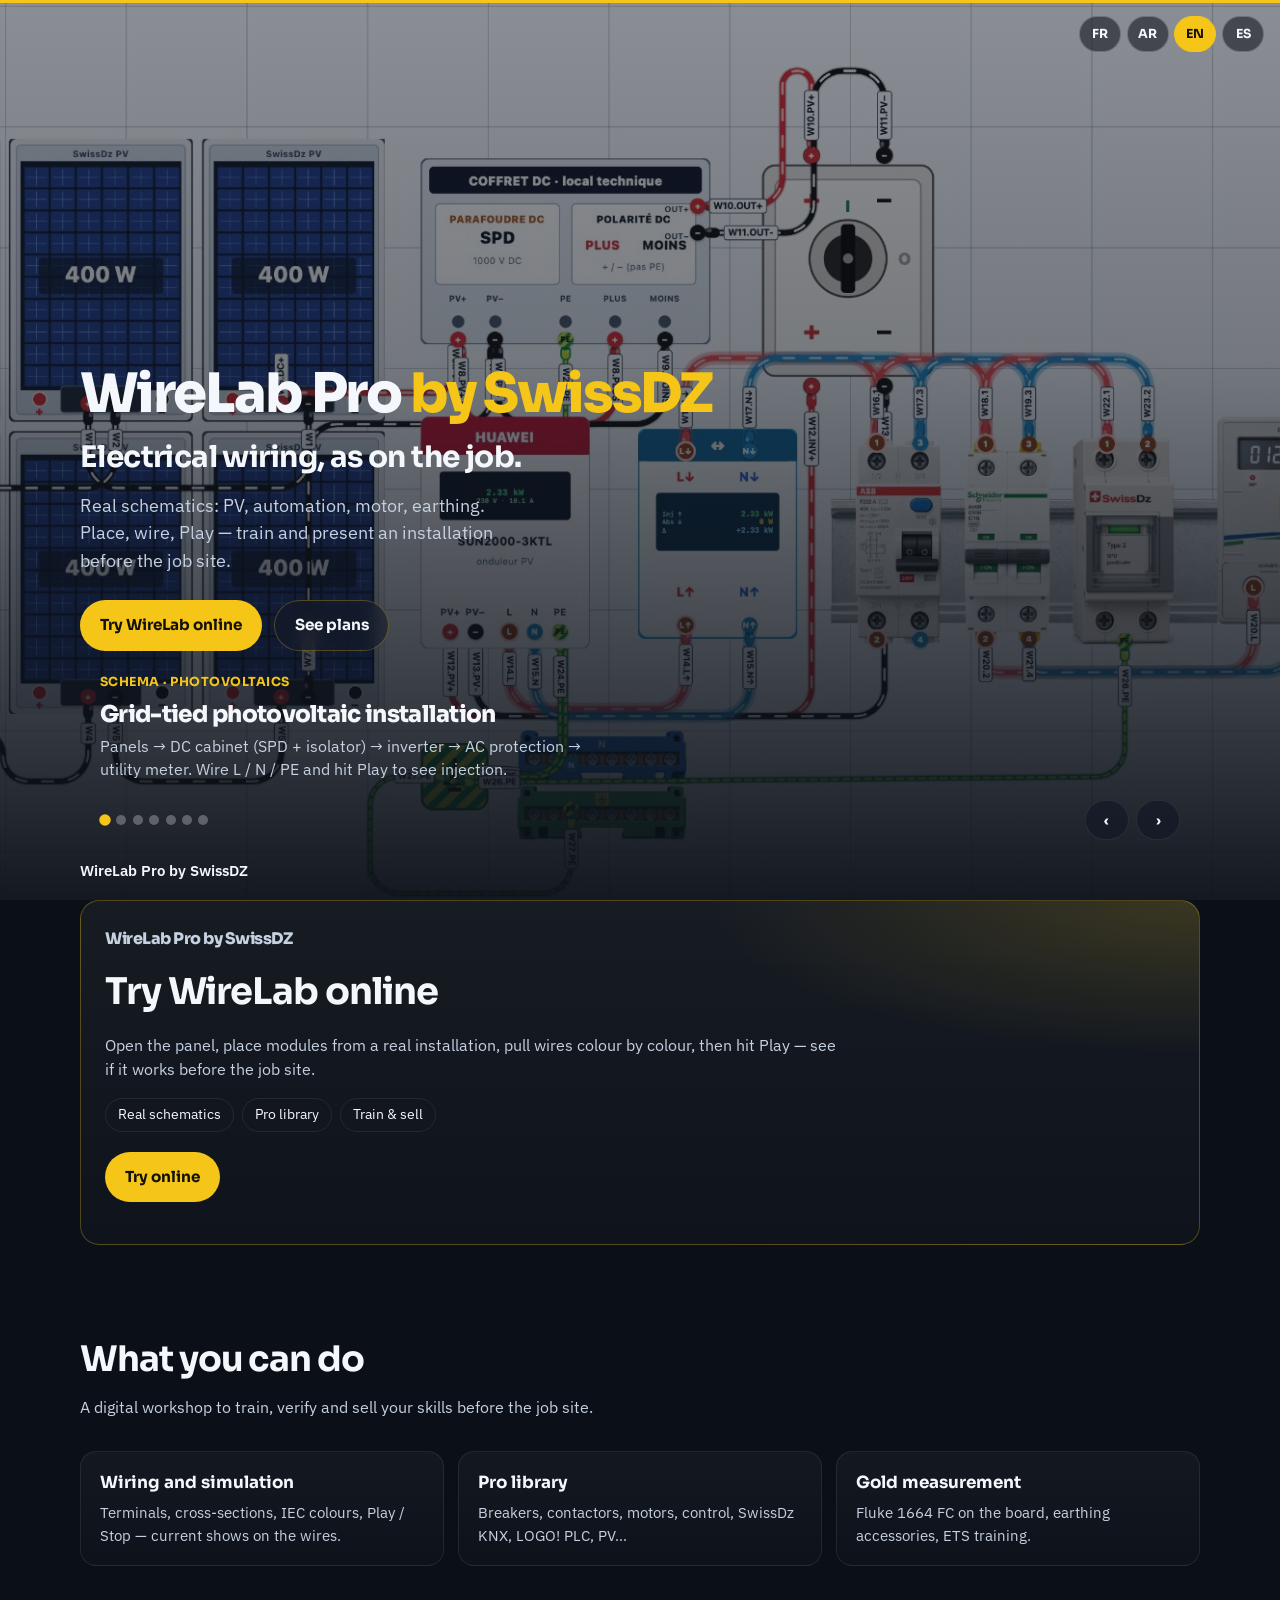
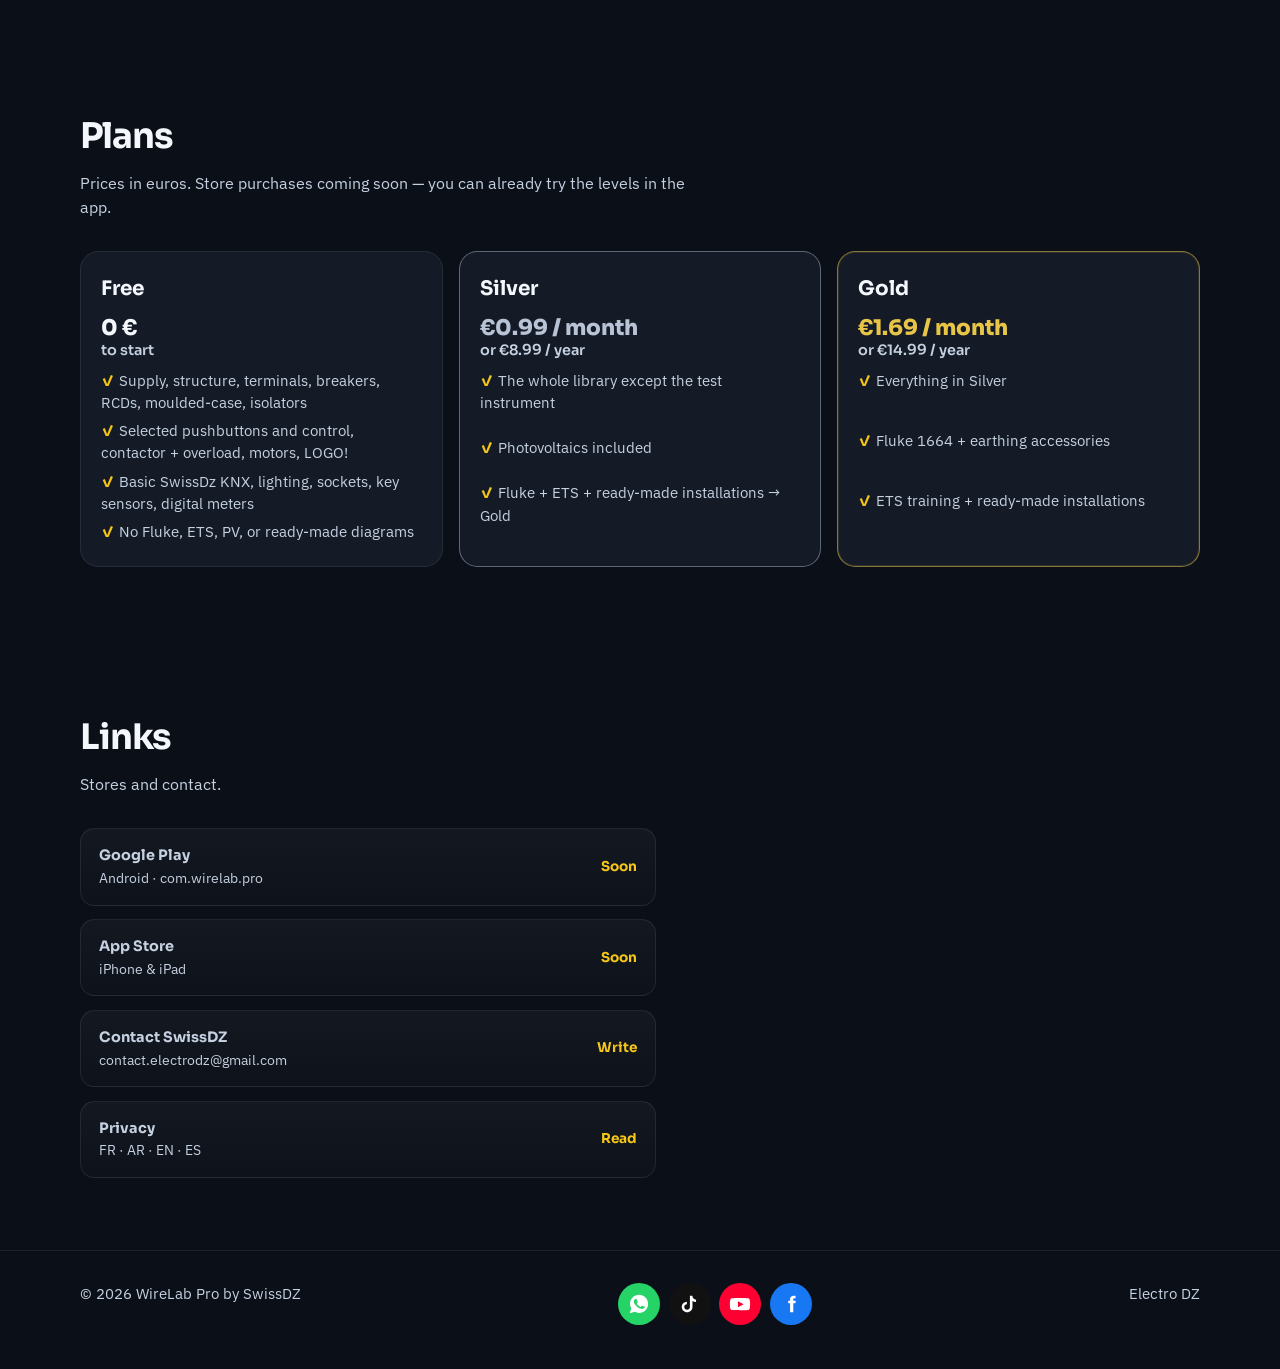
==== commit 7ac7f3f2: "feat(site): nouveautés schémas en haut du hero, plus d’anciennes captures Le carrousel 10 s est le f" ====
--- a/index.html
+++ b/index.html
@@ -48,36 +48,91 @@
       overflow: hidden;
       isolation: isolate;
     }
-    .hero__bg {
+    .hero__showcase {
       position: absolute;
       inset: 0;
       z-index: -2;
-      background:
-        linear-gradient(180deg, rgba(11, 16, 24, 0.25) 0%, rgba(11, 16, 24, 0.55) 45%, rgba(11, 16, 24, 0.96) 100%),
-        url("assets/hero-logo.png") center / cover no-repeat;
-      animation: heroDrift 18s ease-in-out infinite alternate;
-    }
-    .hero__glow {
+      background: #0a0e14;
+    }
+    .hero__showcase .showcase-slide {
+      display: none;
+      margin: 0;
       position: absolute;
-      inset: auto -10% -20% -10%;
-      height: 55%;
+      inset: 0;
+    }
+    .hero__showcase .showcase-slide.is-active {
+      display: block;
+      animation: showcaseIn 0.7s ease;
+    }
+    .hero__showcase .showcase-slide img {
+      width: 100%;
+      height: 100%;
+      object-fit: cover;
+      object-position: center;
+    }
+    .hero__veil {
+      position: absolute;
+      inset: 0;
       z-index: -1;
-      background: radial-gradient(ellipse at 50% 0%, rgba(245, 197, 24, 0.22), transparent 65%);
-      animation: glowPulse 5s ease-in-out infinite;
       pointer-events: none;
-    }
-    @keyframes heroDrift {
-      from { transform: scale(1.02); }
-      to { transform: scale(1.06) translateY(-1.5%); }
-    }
-    @keyframes glowPulse {
-      0%, 100% { opacity: 0.7; }
-      50% { opacity: 1; }
+      background: linear-gradient(180deg, rgba(11,16,24,.45) 0%, rgba(11,16,24,.55) 40%, rgba(11,16,24,.96) 100%);
+    }
+    .hero__bar {
+      position: absolute;
+      left: 0;
+      top: 0;
+      height: 3px;
+      width: 0%;
+      background: var(--amber);
+      z-index: 4;
+      pointer-events: none;
+    }
+    .hero__bar.is-running { animation: showcaseBar 10s linear forwards; }
+    .hero__caption {
+      width: min(1120px, calc(100% - 2.5rem));
+      margin: 0 auto;
+      padding: 0 0 0.35rem;
+    }
+    .hero__caption .schema-tag {
+      display: inline-block;
+      color: var(--amber);
+      font-family: Sora, sans-serif;
+      font-weight: 700;
+      font-size: 0.78rem;
+      letter-spacing: 0.04em;
+      text-transform: uppercase;
+      margin-bottom: 0.3rem;
+    }
+    .hero__caption .schema-name {
+      font-family: Sora, sans-serif;
+      font-weight: 800;
+      font-size: clamp(1.05rem, 2.4vw, 1.45rem);
+      letter-spacing: -0.03em;
+      margin-bottom: 0.25rem;
+    }
+    .hero__caption .schema-explain {
+      color: var(--mist);
+      font-size: clamp(0.9rem, 1.7vw, 1.02rem);
+      max-width: 52ch;
+      line-height: 1.4;
+      margin-bottom: 0.85rem;
+    }
+    .hero__nav {
+      width: min(1120px, calc(100% - 2.5rem));
+      margin: 0 auto;
+      display: flex;
+      align-items: center;
+      justify-content: space-between;
+      gap: 0.75rem;
+      padding: 0 0 1.25rem;
+      flex-wrap: wrap;
     }
     .hero__inner {
       width: min(1120px, calc(100% - 2.5rem));
       margin: 0 auto;
-      padding: 5.5rem 0 3.25rem;
+      padding: 5.5rem 0 1.1rem;
+      position: relative;
+      z-index: 2;
     }
     .brand {
       font-family: Sora, sans-serif;
@@ -218,98 +273,6 @@
     }
     .section-head p { color: var(--mist); }
 
-    .showcase {
-      width: min(1280px, calc(100% - 1.5rem));
-      padding-top: 3.5rem;
-      padding-bottom: 3.5rem;
-    }
-    .showcase .section-head { max-width: 46rem; }
-    .showcase-stage {
-      position: relative;
-      border-radius: 1.15rem;
-      overflow: hidden;
-      border: 1px solid var(--line);
-      background: #0a0e14;
-      box-shadow: 0 24px 60px rgba(0, 0, 0, 0.45);
-    }
-    .showcase-slide {
-      display: none;
-      margin: 0;
-      position: relative;
-    }
-    .showcase-slide.is-active {
-      display: block;
-      animation: showcaseIn 0.7s ease;
-    }
-    .showcase-slide img {
-      width: 100%;
-      height: auto;
-      aspect-ratio: 16 / 9;
-      object-fit: cover;
-      object-position: center;
-      background: #0a0e14;
-    }
-    .showcase-caption {
-      position: absolute;
-      left: 0;
-      right: 0;
-      bottom: 0;
-      padding: 2.4rem 1.35rem 1.25rem;
-      background: linear-gradient(180deg, transparent 0%, rgba(8, 12, 18, 0.92) 55%);
-    }
-    .showcase-caption .schema-name {
-      font-family: Sora, sans-serif;
-      font-weight: 800;
-      font-size: clamp(1.15rem, 2.6vw, 1.65rem);
-      letter-spacing: -0.03em;
-      margin-bottom: 0.35rem;
-      color: var(--white);
-    }
-    .showcase-caption .schema-explain {
-      color: var(--mist);
-      font-size: clamp(0.92rem, 1.8vw, 1.05rem);
-      max-width: 58ch;
-      line-height: 1.45;
-    }
-    .showcase-caption .schema-tag {
-      display: inline-block;
-      margin-bottom: 0.45rem;
-      color: var(--amber);
-      font-family: Sora, sans-serif;
-      font-weight: 700;
-      font-size: 0.78rem;
-      letter-spacing: 0.04em;
-      text-transform: uppercase;
-    }
-    .showcase-bar {
-      position: absolute;
-      left: 0;
-      top: 0;
-      height: 3px;
-      width: 0%;
-      background: var(--amber);
-      z-index: 2;
-      pointer-events: none;
-    }
-    .showcase-bar.is-running {
-      animation: showcaseBar 10s linear forwards;
-    }
-    @keyframes showcaseBar {
-      from { width: 0%; }
-      to { width: 100%; }
-    }
-    @keyframes showcaseIn {
-      from { opacity: 0.35; transform: scale(1.012); }
-      to { opacity: 1; transform: scale(1); }
-    }
-    .showcase-nav {
-      display: flex;
-      align-items: center;
-      justify-content: space-between;
-      gap: 0.75rem;
-      margin-top: 0.9rem;
-      flex-wrap: wrap;
-    }
     .showcase-dots {
       display: flex;
       flex-wrap: wrap;
@@ -345,7 +308,14 @@
       cursor: pointer;
     }
     .showcase-arrows button:hover { border-color: var(--amber); }
-    .showcase-cta { margin-top: 1.15rem; }
+    @keyframes showcaseBar {
+      from { width: 0%; }
+      to { width: 100%; }
+    }
+    @keyframes showcaseIn {
+      from { opacity: 0.35; transform: scale(1.012); }
+      to { opacity: 1; transform: scale(1); }
+    }
 
     .services {
       display: grid;
@@ -477,15 +447,43 @@
 
     @media (max-width: 900px) {
       .services, .plans { grid-template-columns: 1fr; }
-      .showcase-slide img { aspect-ratio: 4 / 3; }
-      .showcase-caption { padding: 2rem 1rem 1rem; }
+      .hero__inner { padding-top: 4.2rem; }
     }
   </style>
 </head>
 <body>
-  <header class="hero">
-    <div class="hero__bg" aria-hidden="true"></div>
-    <div class="hero__glow" aria-hidden="true"></div>
+  <header class="hero" id="schemas" aria-roledescription="carousel" data-i18n-aria="showcaseAria" aria-label="Carrousel des schémas WireLab">
+    <div class="hero__bar" id="showcaseBar" aria-hidden="true"></div>
+    <div class="hero__showcase" id="schemaShowcase">
+      <figure class="showcase-slide is-active" data-slide="0">
+        <img src="assets/schema-pv-reseau.jpg" data-i18n-alt="s1alt" alt="Installation photovoltaïque raccordée réseau" width="1798" height="934" fetchpriority="high" />
+      </figure>
+
+      <figure class="showcase-slide" data-slide="1" hidden>
+        <img src="assets/schema-pv-reseau-nuit.jpg" data-i18n-alt="s2alt" alt="Installation photovoltaïque — vue atelier sombre" width="1704" height="878" loading="eager" />
+      </figure>
+
+      <figure class="showcase-slide" data-slide="2" hidden>
+        <img src="assets/schema-automatisme-logo.jpg" data-i18n-alt="s3alt" alt="Automatisme LOGO! commande et détection" width="1608" height="1016" loading="eager" />
+      </figure>
+
+      <figure class="showcase-slide" data-slide="3" hidden>
+        <img src="assets/schema-automatisme-logo-nuit.jpg" data-i18n-alt="s4alt" alt="Automatisme LOGO! — vue sombre" width="1668" height="1010" loading="eager" />
+      </figure>
+
+      <figure class="showcase-slide" data-slide="4" hidden>
+        <img src="assets/schema-demarreur-moteur.jpg" data-i18n-alt="s5alt" alt="Démarreur moteur DOL ABB" width="964" height="992" loading="eager" />
+      </figure>
+
+      <figure class="showcase-slide" data-slide="5" hidden>
+        <img src="assets/schema-labo-terre.jpg" data-i18n-alt="s6alt" alt="Labo mise à la terre méthode 62 %" width="1800" height="893" loading="eager" />
+      </figure>
+
+      <figure class="showcase-slide" data-slide="6" hidden>
+        <img src="assets/schema-mise-a-la-terre.jpg" data-i18n-alt="s7alt" alt="Installation de la mise à la terre" width="1478" height="1186" loading="eager" />
+      </figure>
+    </div>
+    <div class="hero__veil" aria-hidden="true"></div>
     <nav class="langs" aria-label="Langue">
       <button type="button" data-set-lang="fr" aria-pressed="true">FR</button>
       <button type="button" data-set-lang="ar" aria-pressed="false">AR</button>
@@ -500,6 +498,18 @@
         <a class="btn btn-primary" data-panel href="swissdz-panel/index.html" data-i18n="testOnline">Tester WireLab en ligne</a>
         <a class="btn btn-ghost" href="#offres" data-i18n="seeOffers">Voir les offres</a>
       </div>
+      <div class="hero__caption">
+        <span class="schema-tag" id="heroSchemaTag" data-i18n="s1tag">Schéma · Photovoltaïque</span>
+        <p class="schema-name" id="heroSchemaName" data-i18n="s1name">Installation photovoltaïque raccordée réseau</p>
+        <p class="schema-explain" id="heroSchemaEx" data-i18n="s1ex">Panneaux → coffret DC (parafoudre + sectionneur) → onduleur → protections AC → compteur Sonelgaz. Tu câbles L / N / PE et tu lances Play pour voir l’injection.</p>
+      </div>
+      <div class="hero__nav">
+        <div class="showcase-dots" id="showcaseDots" role="tablist" aria-label="Schémas"></div>
+        <div class="showcase-arrows">
+          <button type="button" id="showcasePrev" aria-label="Schéma précédent">‹</button>
+          <button type="button" id="showcaseNext" aria-label="Schéma suivant">›</button>
+        </div>
+      </div>
       <p class="byline"><strong>WireLab Pro by SwissDZ</strong></p>
     </div>
   </header>
@@ -517,90 +527,6 @@
       <div class="cta-row">
         <a class="btn btn-primary" data-panel href="swissdz-panel/index.html" data-i18n="testShort">Tester en ligne</a>
       </div>
-    </div>
-  </section>
-
-  <section class="showcase" id="schemas" aria-labelledby="schemas-title">
-    <div class="section-head">
-      <h2 id="schemas-title" data-i18n="shotsTitle">Schémas d’installation réels</h2>
-      <p data-i18n="shotsLead">Grandes captures WireLab : le vrai nom du schéma, l’explication du câblage, et la preuve que tu peux former, vérifier et présenter une installation avant le terrain.</p>
-    </div>
-    <div class="showcase-stage" id="schemaShowcase" aria-roledescription="carousel" data-i18n-aria="showcaseAria" aria-label="Carrousel des schémas WireLab">
-      <div class="showcase-bar" id="showcaseBar" aria-hidden="true"></div>
-
-      <figure class="showcase-slide is-active" data-slide="0">
-        <img src="assets/schema-pv-reseau.jpg" data-i18n-alt="s1alt" alt="Installation photovoltaïque raccordée réseau" width="1798" height="934" fetchpriority="high" />
-        <figcaption class="showcase-caption">
-          <span class="schema-tag" data-i18n="s1tag">Schéma · Photovoltaïque</span>
-          <p class="schema-name" data-i18n="s1name">Installation photovoltaïque raccordée réseau</p>
-          <p class="schema-explain" data-i18n="s1ex">Panneaux → coffret DC (parafoudre + sectionneur) → onduleur → protections AC → compteur Sonelgaz. Tu câbles L / N / PE et tu lances Play pour voir l’injection.</p>
-        </figcaption>
-      </figure>
-
-      <figure class="showcase-slide" data-slide="1" hidden>
-        <img src="assets/schema-pv-reseau-nuit.jpg" data-i18n-alt="s2alt" alt="Installation photovoltaïque — vue atelier sombre" width="1704" height="878" loading="eager" />
-        <figcaption class="showcase-caption">
-          <span class="schema-tag" data-i18n="s2tag">Schéma · Photovoltaïque</span>
-          <p class="schema-name" data-i18n="s2name">PV raccordé réseau — atelier sombre</p>
-          <p class="schema-explain" data-i18n="s2ex">Même chaîne PV en mode sombre : idéal pour présenter une offre client ou une formation soirée, avec fils DC/AC et terre bien lisibles.</p>
-        </figcaption>
-      </figure>
-
-      <figure class="showcase-slide" data-slide="2" hidden>
-        <img src="assets/schema-automatisme-logo.jpg" data-i18n-alt="s3alt" alt="Automatisme LOGO! commande et détection" width="1608" height="1016" loading="eager" />
-        <figcaption class="showcase-caption">
-          <span class="schema-tag" data-i18n="s3tag">Schéma · Automatisme</span>
-          <p class="schema-name" data-i18n="s3name">Automatisme LOGO! — commande &amp; détection</p>
-          <p class="schema-explain" data-i18n="s3ex">Compteur, disjoncteur, PLC Siemens LOGO!, boutons, sélecteur Man/Auto, voyants et capteur de proximité. Branche les entrées/sorties puis simule le cycle.</p>
-        </figcaption>
-      </figure>
-
-      <figure class="showcase-slide" data-slide="3" hidden>
-        <img src="assets/schema-automatisme-logo-nuit.jpg" data-i18n-alt="s4alt" alt="Automatisme LOGO! — vue sombre" width="1668" height="1010" loading="eager" />
-        <figcaption class="showcase-caption">
-          <span class="schema-tag" data-i18n="s4tag">Schéma · Automatisme</span>
-          <p class="schema-name" data-i18n="s4name">Automatisme LOGO! — vue sombre</p>
-          <p class="schema-explain" data-i18n="s4ex">Le même automatisme en fond sombre : parfait pour une démo commerciale ou un cours, avec distance capteur affichée sur le plan.</p>
-        </figcaption>
-      </figure>
-
-      <figure class="showcase-slide" data-slide="4" hidden>
-        <img src="assets/schema-demarreur-moteur.jpg" data-i18n-alt="s5alt" alt="Démarreur moteur DOL ABB" width="964" height="992" loading="eager" />
-        <figcaption class="showcase-caption">
-          <span class="schema-tag" data-i18n="s5tag">Schéma · Force motrice</span>
-          <p class="schema-name" data-i18n="s5name">Démarreur moteur DOL — ABB AF09</p>
-          <p class="schema-explain" data-i18n="s5ex">Compteur triphasé → MS116 → contacteur AF09 + thermique TF42 → moteur. Voyants marche/arrêt, borniers N/PE : le schéma force classique pour l’apprentissage.</p>
-        </figcaption>
-      </figure>
-
-      <figure class="showcase-slide" data-slide="5" hidden>
-        <img src="assets/schema-labo-terre.jpg" data-i18n-alt="s6alt" alt="Labo mise à la terre méthode 62 %" width="1800" height="893" loading="eager" />
-        <figcaption class="showcase-caption">
-          <span class="schema-tag" data-i18n="s6tag">Schéma · Mise à la terre</span>
-          <p class="schema-name" data-i18n="s6name">Labo mise à la terre — méthode 62 %</p>
-          <p class="schema-explain" data-i18n="s6ex">Piquets H et S, barrette ouverte, Fluke 1664 FC, coach et score. Tu apprends la mesure de terre comme sur le chantier, étape par étape.</p>
-        </figcaption>
-      </figure>
-
-      <figure class="showcase-slide" data-slide="6" hidden>
-        <img src="assets/schema-mise-a-la-terre.jpg" data-i18n-alt="s7alt" alt="Installation de la mise à la terre" width="1478" height="1186" loading="eager" />
-        <figcaption class="showcase-caption">
-          <span class="schema-tag" data-i18n="s7tag">Schéma · Mise à la terre</span>
-          <p class="schema-name" data-i18n="s7name">Installation de la mise à la terre</p>
-          <p class="schema-explain" data-i18n="s7ex">Câblette, cosse, piquet, barrette de coupure ouverte : l’installation terre expliquée pour former, contrôler et rassurer le client.</p>
-        </figcaption>
-      </figure>
-    </div>
-    <div class="showcase-nav">
-      <div class="showcase-dots" id="showcaseDots" role="tablist" aria-label="Schémas"></div>
-      <div class="showcase-arrows">
-        <button type="button" id="showcasePrev" aria-label="Schéma précédent">‹</button>
-        <button type="button" id="showcaseNext" aria-label="Schéma suivant">›</button>
-      </div>
-    </div>
-    <div class="cta-row showcase-cta">
-      <a class="btn btn-primary" data-panel href="swissdz-panel/index.html" data-i18n="showcaseCta">Ouvrir WireLab et câbler un schéma</a>
-      <a class="btn btn-ghost" href="#offres" data-i18n="seeOffers">Voir les offres</a>
     </div>
   </section>
 
@@ -718,12 +644,53 @@
       var dotsHost = document.getElementById("showcaseDots");
       var prev = document.getElementById("showcasePrev");
       var next = document.getElementById("showcaseNext");
+      var tagEl = document.getElementById("heroSchemaTag");
+      var nameEl = document.getElementById("heroSchemaName");
+      var exEl = document.getElementById("heroSchemaEx");
       if (!root || !dotsHost) return;
       var slides = Array.prototype.slice.call(root.querySelectorAll(".showcase-slide"));
       if (!slides.length) return;
+      var META = [
+        { tag: "s1tag", name: "s1name", ex: "s1ex" },
+        { tag: "s2tag", name: "s2name", ex: "s2ex" },
+        { tag: "s3tag", name: "s3name", ex: "s3ex" },
+        { tag: "s4tag", name: "s4name", ex: "s4ex" },
+        { tag: "s5tag", name: "s5name", ex: "s5ex" },
+        { tag: "s6tag", name: "s6name", ex: "s6ex" },
+        { tag: "s7tag", name: "s7name", ex: "s7ex" }
+      ];
+      var FALLBACK = [
+        { tag: "Schéma · Photovoltaïque", name: "Installation photovoltaïque raccordée réseau", ex: "Panneaux → coffret DC (parafoudre + sectionneur) → onduleur → protections AC → compteur Sonelgaz. Tu câbles L / N / PE et tu lances Play pour voir l’injection." },
+        { tag: "Schéma · Photovoltaïque", name: "PV raccordé réseau — atelier sombre", ex: "Même chaîne PV en mode sombre : idéal pour présenter une offre client ou une formation soirée, avec fils DC/AC et terre bien lisibles." },
+        { tag: "Schéma · Automatisme", name: "Automatisme LOGO! — commande & détection", ex: "Compteur, disjoncteur, PLC Siemens LOGO!, boutons, sélecteur Man/Auto, voyants et capteur de proximité. Branche les entrées/sorties puis simule le cycle." },
+        { tag: "Schéma · Automatisme", name: "Automatisme LOGO! — vue sombre", ex: "Le même automatisme en fond sombre : parfait pour une démo commerciale ou un cours, avec distance capteur affichée sur le plan." },
+        { tag: "Schéma · Force motrice", name: "Démarreur moteur DOL — ABB AF09", ex: "Compteur triphasé → MS116 → contacteur AF09 + thermique TF42 → moteur. Voyants marche/arrêt, borniers N/PE : le schéma force classique pour l’apprentissage." },
+        { tag: "Schéma · Mise à la terre", name: "Labo mise à la terre — méthode 62 %", ex: "Piquets H et S, barrette ouverte, Fluke 1664 FC, coach et score. Tu apprends la mesure de terre comme sur le chantier, étape par étape." },
+        { tag: "Schéma · Mise à la terre", name: "Installation de la mise à la terre", ex: "Câblette, cosse, piquet, barrette de coupure ouverte : l’installation terre expliquée pour former, contrôler et rassurer le client." }
+      ];
       var i = 0;
       var timer = null;
       var INTERVAL = 10000;
+
+      function pack() {
+        try {
+          var lang = localStorage.getItem("wirelab-site-lang") || "fr";
+          var dict = window.__WIRELAB_SITE_DICT__;
+          if (dict && dict[lang]) return dict[lang];
+        } catch (e) {}
+        return null;
+      }
+
+      function textFor(idx) {
+        var p = pack();
+        var keys = META[idx] || META[0];
+        var fb = FALLBACK[idx] || FALLBACK[0];
+        return {
+          tag: (p && p[keys.tag]) || fb.tag,
+          name: (p && p[keys.name]) || fb.name,
+          ex: (p && p[keys.ex]) || fb.ex
+        };
+      }
 
       slides.forEach(function (slide, idx) {
         var btn = document.createElement("button");
@@ -742,7 +709,7 @@
         bar.classList.add("is-running");
       }
 
-      function go(n, user) {
+      function go(n) {
         i = (n + slides.length) % slides.length;
         slides.forEach(function (slide, idx) {
           var on = idx === i;
@@ -753,32 +720,23 @@
         dots.forEach(function (d, idx) {
           d.setAttribute("aria-current", idx === i ? "true" : "false");
         });
+        var tx = textFor(i);
+        if (tagEl) tagEl.textContent = tx.tag;
+        if (nameEl) nameEl.textContent = tx.name;
+        if (exEl) exEl.textContent = tx.ex;
         restartBar();
         if (timer) clearInterval(timer);
-        timer = setInterval(function () { go(i + 1, false); }, INTERVAL);
-        if (user && root) root.focus({ preventScroll: true });
+        timer = setInterval(function () { go(i + 1); }, INTERVAL);
       }
 
-      if (prev) prev.addEventListener("click", function () { go(i - 1, true); });
-      if (next) next.addEventListener("click", function () { go(i + 1, true); });
-      root.addEventListener("mouseenter", function () {
-        if (timer) clearInterval(timer);
-        if (bar) bar.style.animationPlayState = "paused";
+      if (prev) prev.addEventListener("click", function () { go(i - 1); });
+      if (next) next.addEventListener("click", function () { go(i + 1); });
+      document.addEventListener("visibilitychange", function () {
+        if (document.hidden) { if (timer) clearInterval(timer); }
+        else go(i);
       });
-      root.addEventListener("mouseleave", function () {
-        if (bar) bar.style.animationPlayState = "running";
-        if (timer) clearInterval(timer);
-        timer = setInterval(function () { go(i + 1, false); }, INTERVAL);
-        restartBar();
-      });
-      document.addEventListener("visibilitychange", function () {
-        if (document.hidden) {
-          if (timer) clearInterval(timer);
-        } else {
-          go(i, false);
-        }
-      });
-      go(0, false);
+      document.addEventListener("wirelab-site-lang", function () { go(i); });
+      go(0);
     })();
   </script>
 </body>
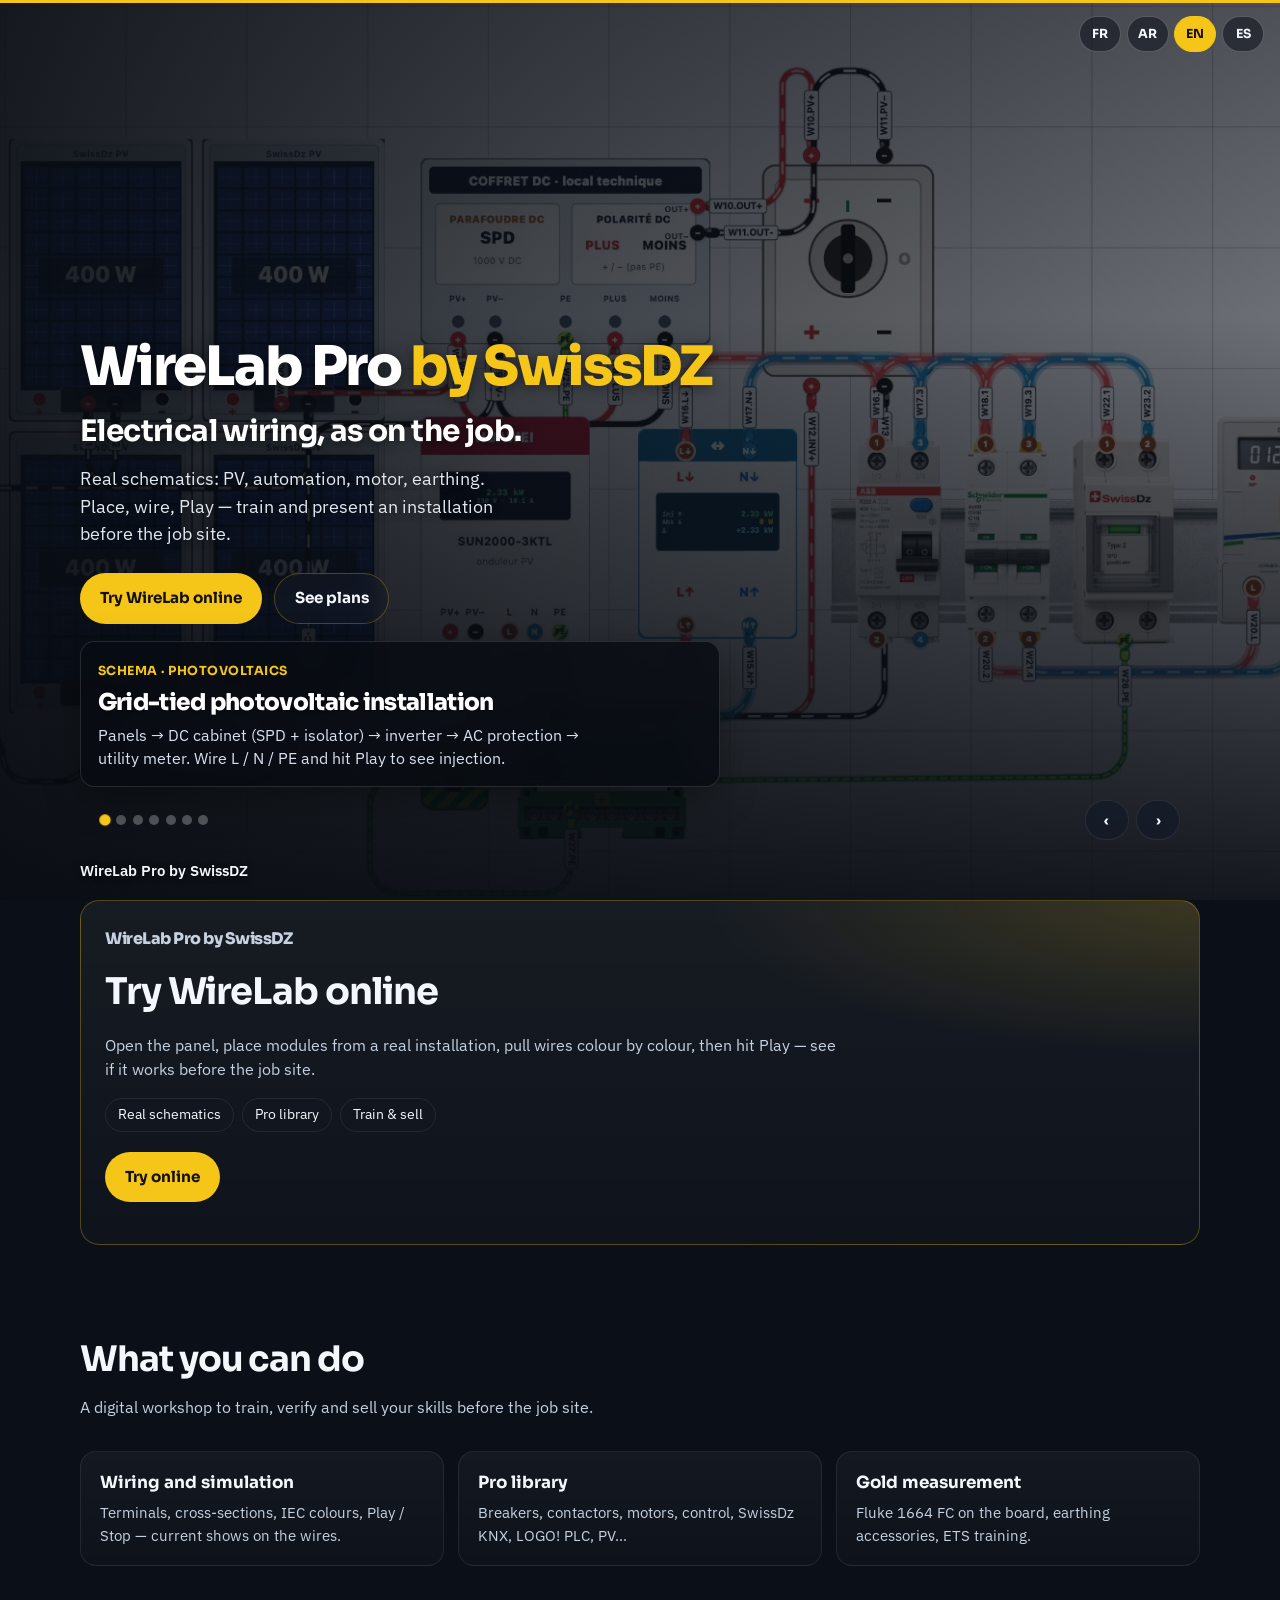
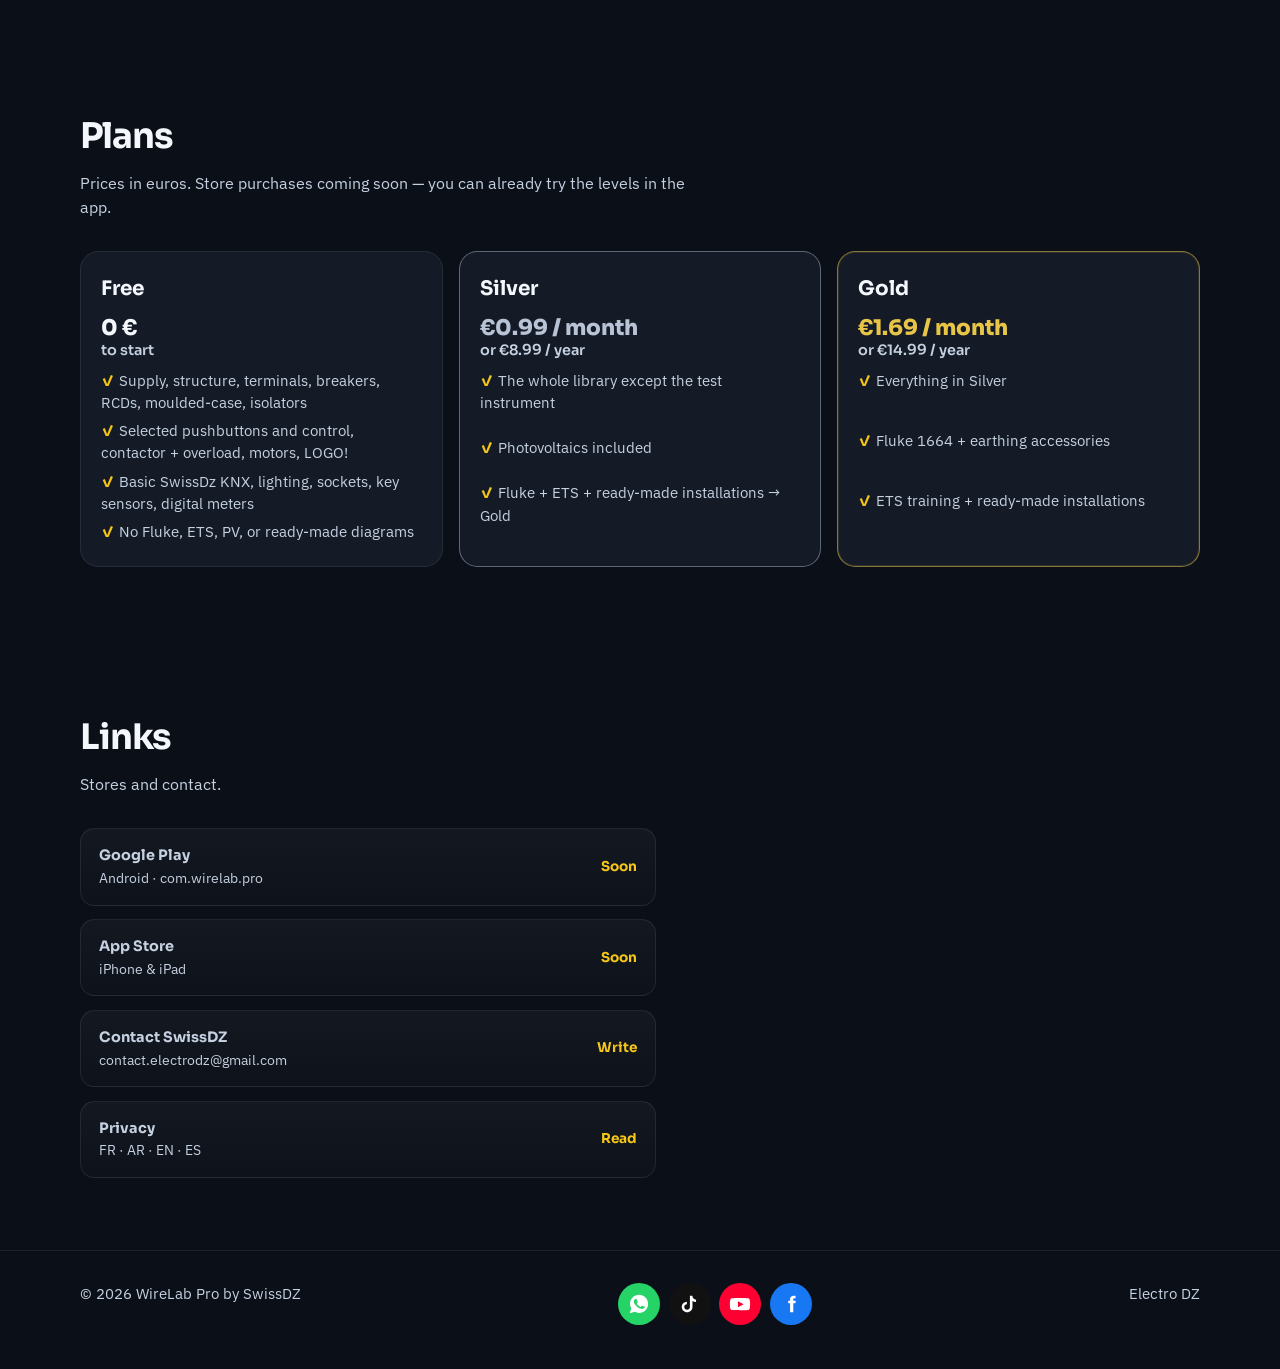
==== commit eaccdc11: "fix(site): contraste texte sur schémas clairs Voile plus sombre + panneau légende opaque pour éviter" ====
--- a/index.html
+++ b/index.html
@@ -75,7 +75,10 @@
       inset: 0;
       z-index: -1;
       pointer-events: none;
-      background: linear-gradient(180deg, rgba(11,16,24,.45) 0%, rgba(11,16,24,.55) 40%, rgba(11,16,24,.96) 100%);
+      /* Voile fort : texte blanc lisible aussi sur schémas à fond clair. */
+      background:
+        linear-gradient(90deg, rgba(8, 12, 18, 0.88) 0%, rgba(8, 12, 18, 0.62) 42%, rgba(8, 12, 18, 0.35) 100%),
+        linear-gradient(180deg, rgba(8, 12, 18, 0.55) 0%, rgba(8, 12, 18, 0.35) 35%, rgba(8, 12, 18, 0.92) 100%);
     }
     .hero__bar {
       position: absolute;
@@ -89,9 +92,14 @@
     }
     .hero__bar.is-running { animation: showcaseBar 10s linear forwards; }
     .hero__caption {
-      width: min(1120px, calc(100% - 2.5rem));
-      margin: 0 auto;
-      padding: 0 0 0.35rem;
+      max-width: 40rem;
+      margin: 0 0 0.85rem;
+      padding: 0.9rem 1.05rem 1rem;
+      border-radius: 0.9rem;
+      border: 1px solid rgba(255, 255, 255, 0.12);
+      background: rgba(8, 12, 18, 0.82);
+      backdrop-filter: blur(10px);
+      box-shadow: 0 12px 36px rgba(0, 0, 0, 0.35);
     }
     .hero__caption .schema-tag {
       display: inline-block;
@@ -109,13 +117,15 @@
       font-size: clamp(1.05rem, 2.4vw, 1.45rem);
       letter-spacing: -0.03em;
       margin-bottom: 0.25rem;
+      color: #fff;
+      text-shadow: 0 1px 2px rgba(0, 0, 0, 0.45);
     }
     .hero__caption .schema-explain {
-      color: var(--mist);
+      color: #d7e0ee;
       font-size: clamp(0.9rem, 1.7vw, 1.02rem);
       max-width: 52ch;
       line-height: 1.4;
-      margin-bottom: 0.85rem;
+      margin: 0;
     }
     .hero__nav {
       width: min(1120px, calc(100% - 2.5rem));
@@ -142,6 +152,8 @@
       line-height: 1.05;
       margin-bottom: 0.85rem;
       max-width: 16ch;
+      color: #fff;
+      text-shadow: 0 2px 14px rgba(0, 0, 0, 0.55);
     }
     .brand span { color: var(--amber); }
     .hero h1 {
@@ -151,13 +163,17 @@
       letter-spacing: -0.02em;
       max-width: 20ch;
       margin-bottom: 0.75rem;
+      color: #fff;
+      text-shadow: 0 2px 12px rgba(0, 0, 0, 0.5);
     }
     .hero p.lead {
-      color: var(--mist);
+      color: #e2e8f0;
       font-size: clamp(1rem, 2.2vw, 1.15rem);
       max-width: 40ch;
       margin-bottom: 1.6rem;
-    }
+      text-shadow: 0 1px 8px rgba(0, 0, 0, 0.55);
+    }
+    .byline { text-shadow: 0 1px 6px rgba(0, 0, 0, 0.5); }
     .cta-row {
       display: flex;
       flex-wrap: wrap;
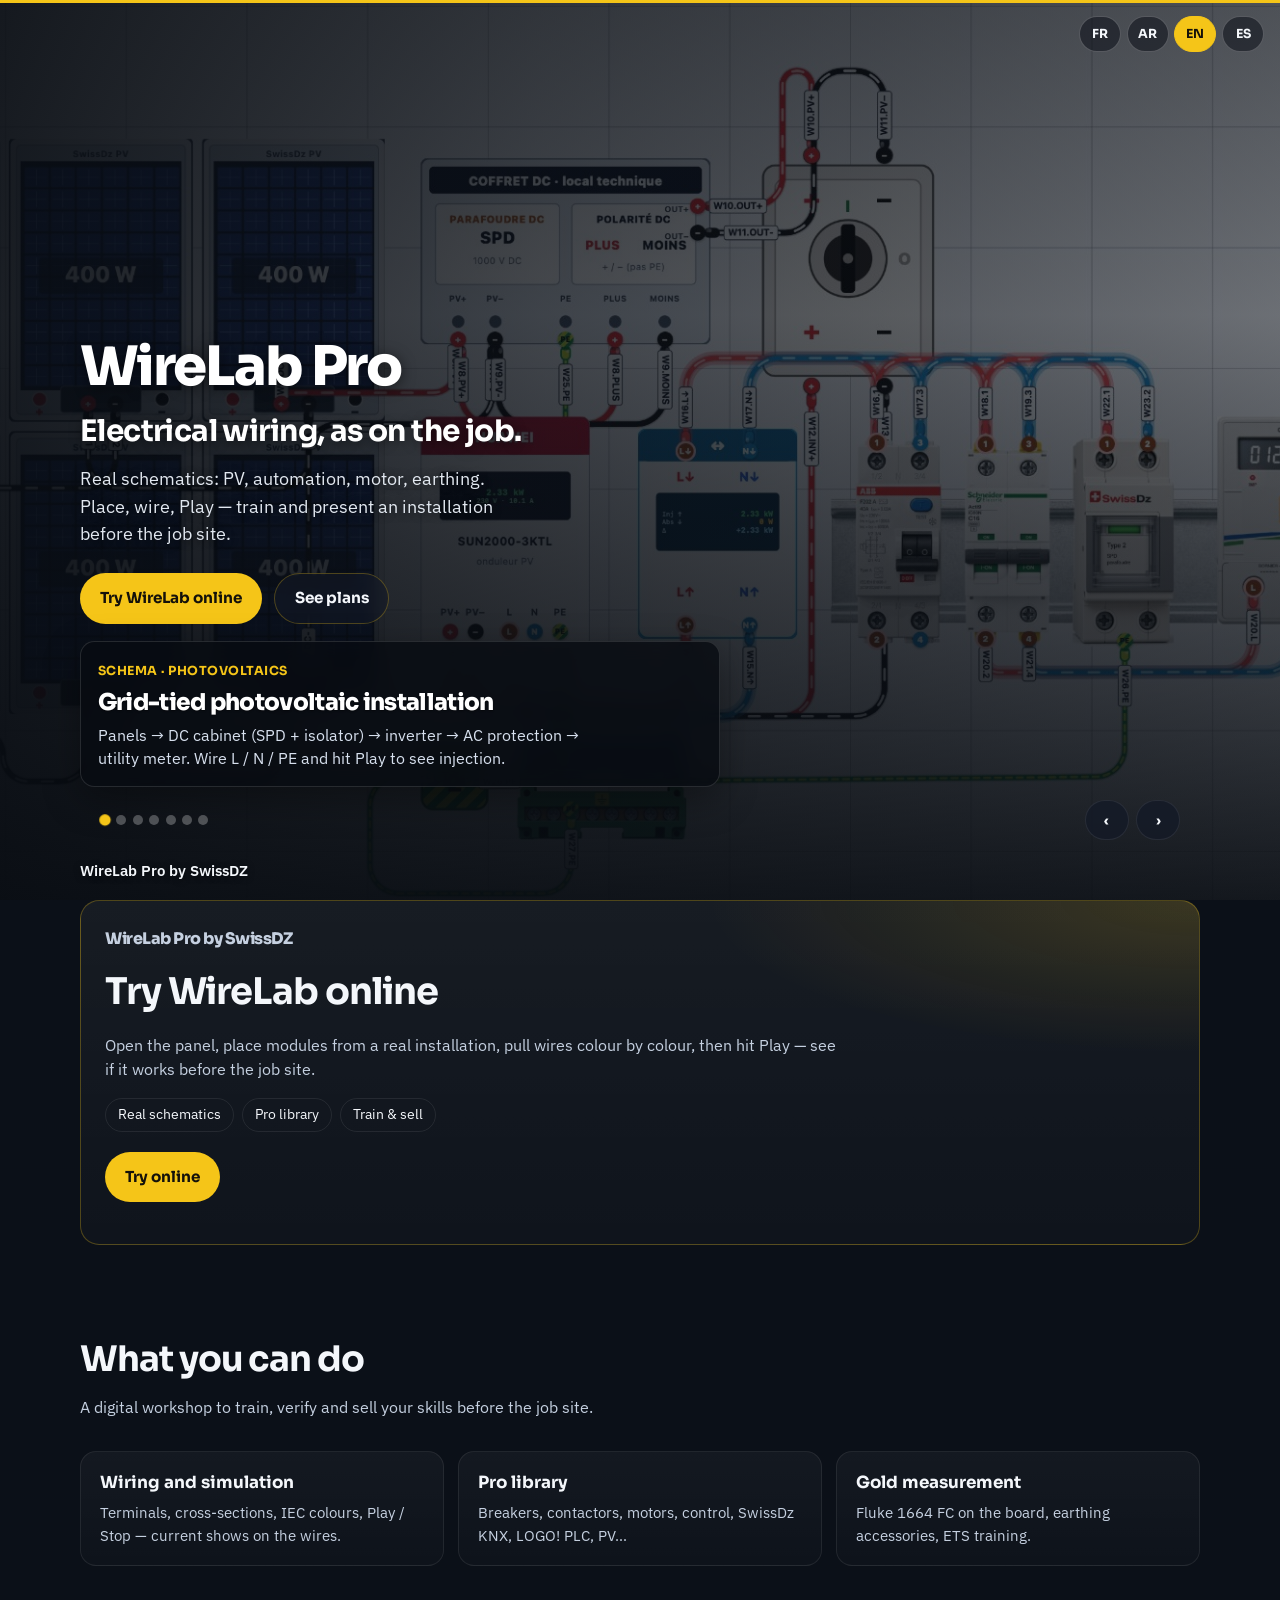
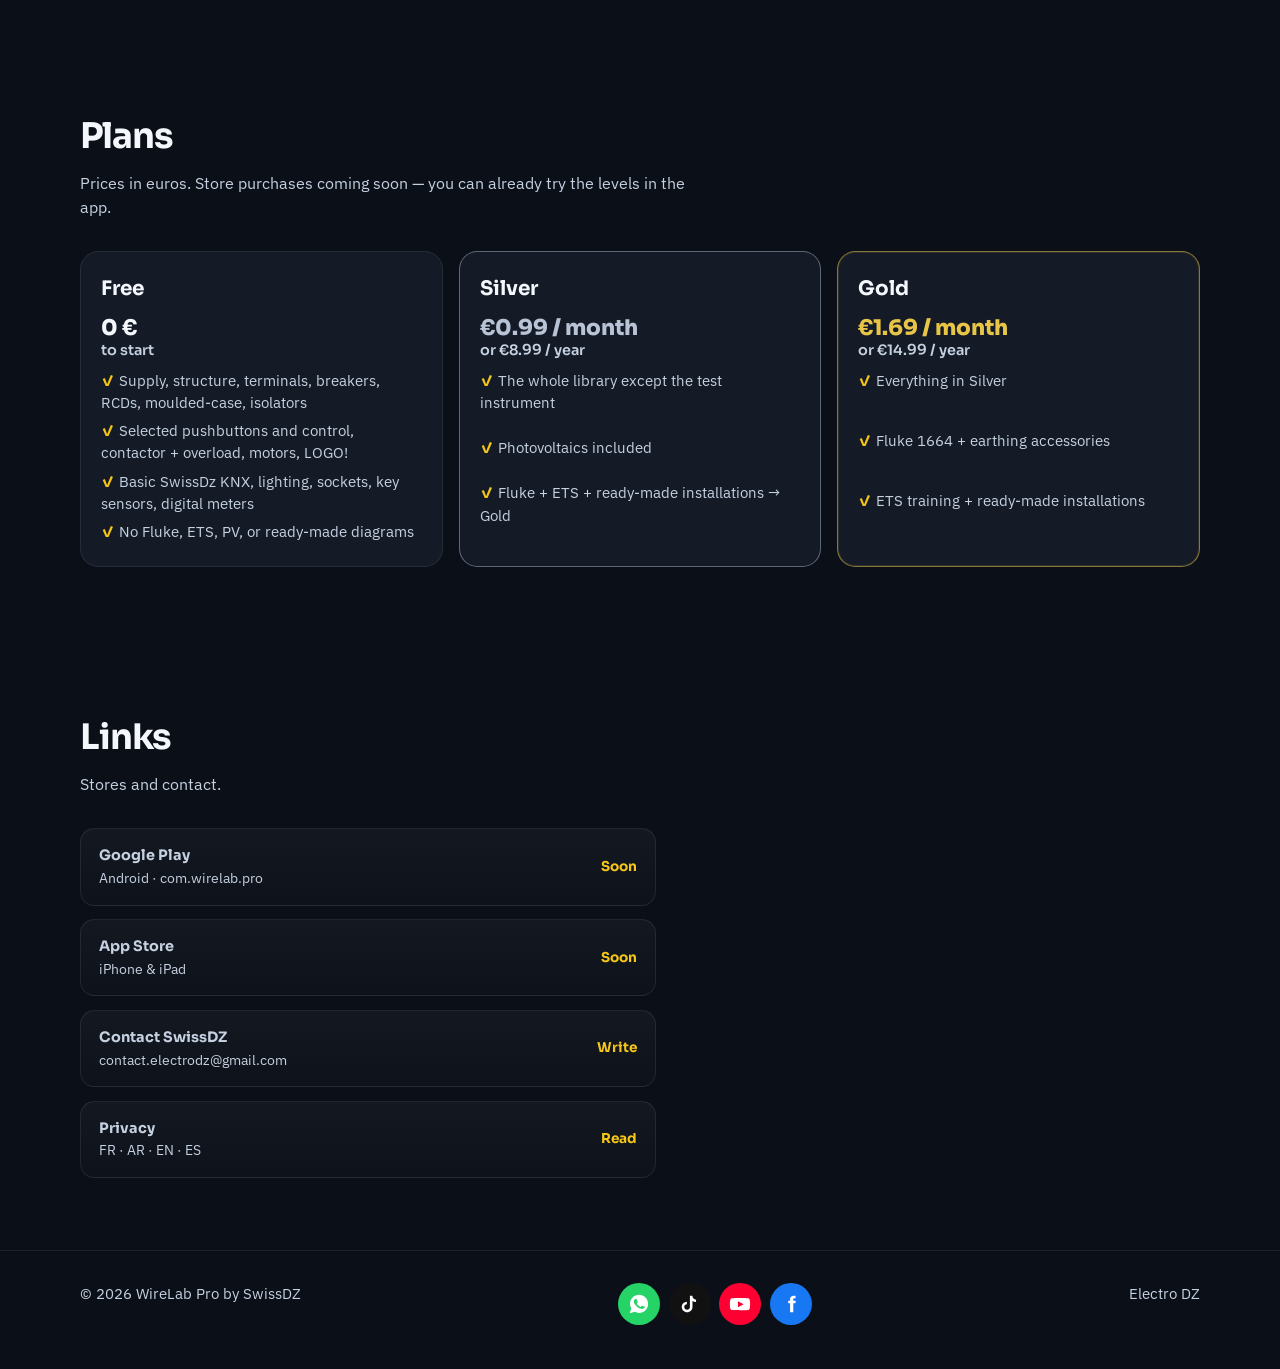
==== commit b83f66fe: "fix(site): grands titres = WireLab Pro seul Les grands affichages n’affichent plus « by SwissDZ » ; " ====
--- a/index.html
+++ b/index.html
@@ -3,14 +3,14 @@
 <head>
   <meta charset="UTF-8" />
   <meta name="viewport" content="width=device-width, initial-scale=1" />
-  <title>WireLab Pro by SwissDZ</title>
-  <meta name="description" content="WireLab Pro by SwissDZ : schémas d’installation réels (PV, LOGO!, moteur, terre). Câble, simule, forme-toi et présente avant le chantier." />
+  <title>WireLab Pro</title>
+  <meta name="description" content="WireLab Pro : schémas d’installation réels (PV, LOGO!, moteur, terre). Câble, simule, forme-toi et présente avant le chantier. by SwissDZ." />
   <link rel="canonical" href="https://wirelab.pro/" />
   <link rel="icon" href="assets/favicon.png" type="image/png" />
   <meta property="og:type" content="website" />
-  <meta property="og:site_name" content="WireLab Pro by SwissDZ" />
-  <meta property="og:title" content="WireLab Pro by SwissDZ" />
-  <meta property="og:description" content="Schémas réels WireLab : PV, automatisme LOGO!, démarreur moteur, mise à la terre. Câble, simule, vends ton savoir-faire." />
+  <meta property="og:site_name" content="WireLab Pro" />
+  <meta property="og:title" content="WireLab Pro" />
+  <meta property="og:description" content="Schémas réels WireLab : PV, automatisme LOGO!, démarreur moteur, mise à la terre. Câble, simule, vends ton savoir-faire. by SwissDZ." />
   <meta property="og:url" content="https://wirelab.pro/" />
   <meta property="og:image" content="https://wirelab.pro/assets/schema-pv-reseau.jpg" />
   <link rel="preconnect" href="https://fonts.googleapis.com" />
@@ -507,7 +507,7 @@
       <button type="button" data-set-lang="es" aria-pressed="false">ES</button>
     </nav>
     <div class="hero__inner">
-      <p class="brand">WireLab Pro <span>by SwissDZ</span></p>
+      <p class="brand">WireLab Pro</p>
       <h1 data-i18n="heroTitle">Le câblage électrique, comme sur le terrain.</h1>
       <p class="lead" data-i18n="heroLead">Schémas réels : PV, automatisme, moteur, terre. Pose, câble, Play — forme-toi et présente une installation avant le chantier.</p>
       <div class="cta-row">
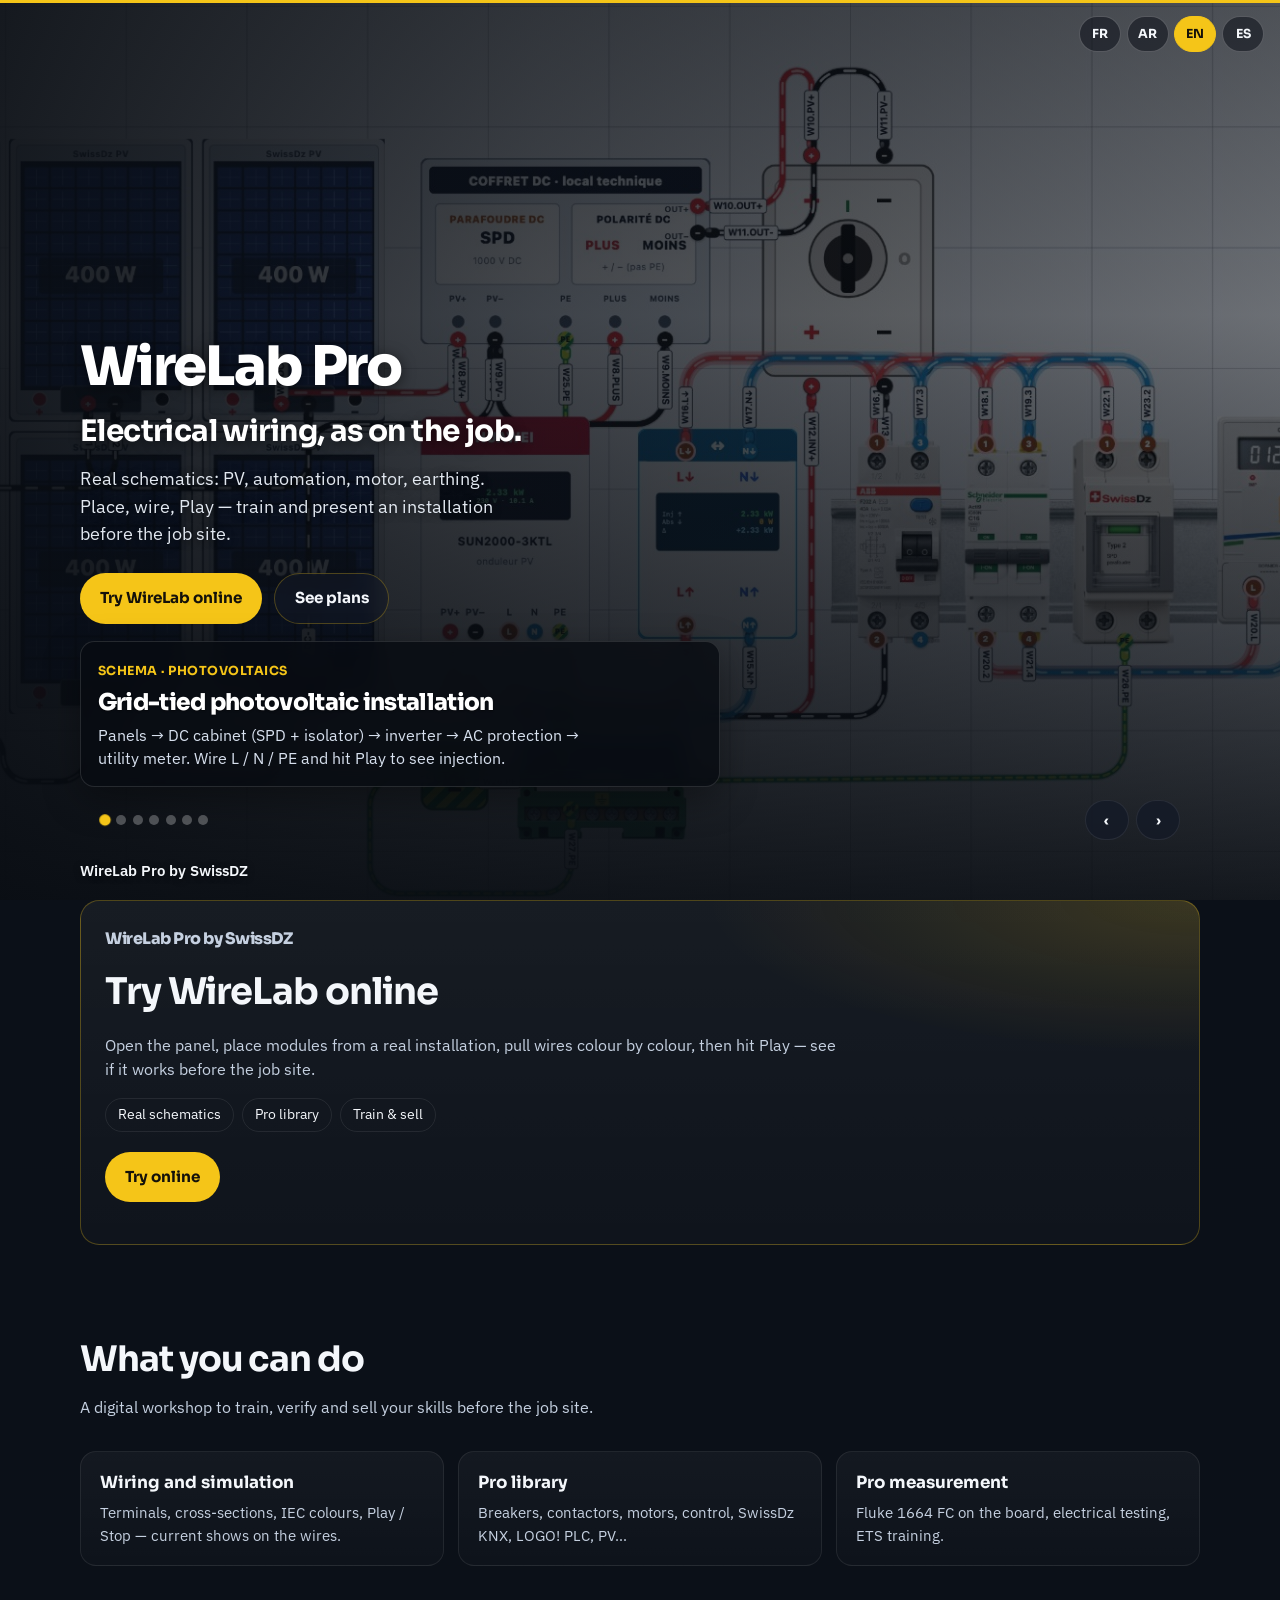
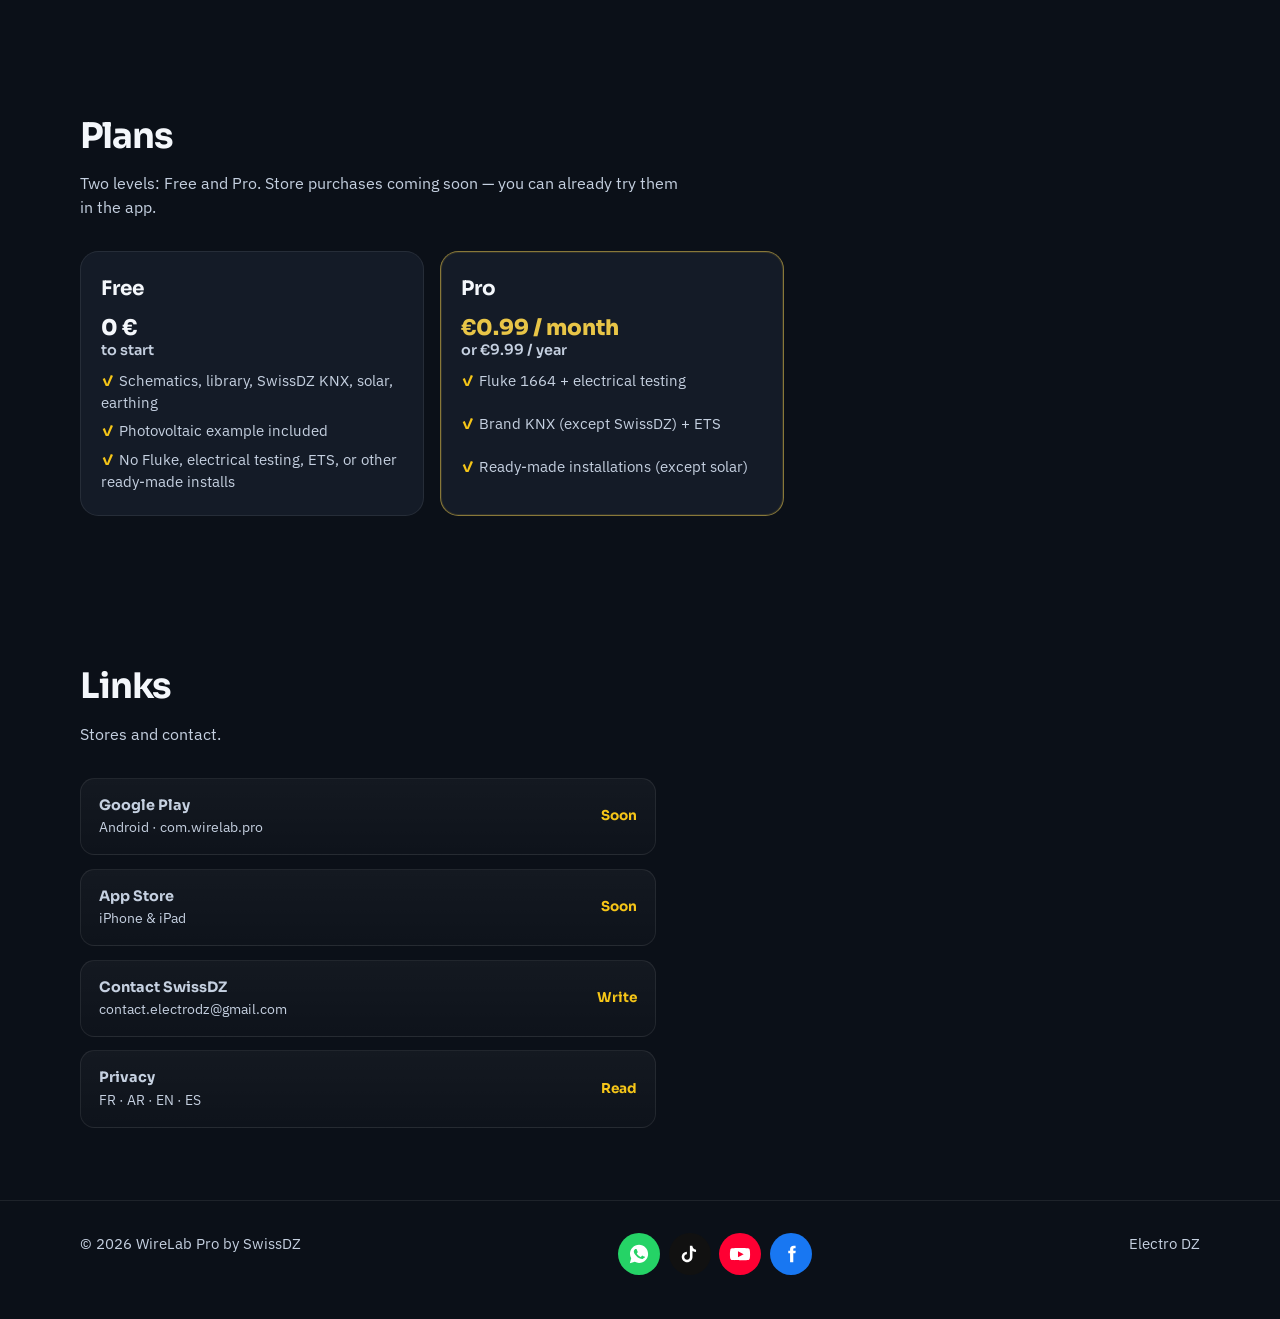
==== commit ab14b5bc: "feat(offres): Free + Pro à 0,99 €/mois et 9,99 €/an Retire Argent/Gold de la vitrine. Pro = 0,99 € /" ====
--- a/index.html
+++ b/index.html
@@ -357,6 +357,10 @@
       gap: 1rem;
       align-items: stretch;
     }
+    .plans.plans-two {
+      grid-template-columns: repeat(2, minmax(0, 1fr));
+      max-width: 44rem;
+    }
     .plan {
       border-radius: 1.15rem;
       border: 1px solid var(--soft);
@@ -561,8 +565,8 @@
         <p data-i18n="svc2p">Disjoncteurs, contacteurs, moteurs, commande, KNX SwissDz, PLC LOGO!, PV…</p>
       </article>
       <article>
-        <h3 data-i18n="svc3t">Mesure Gold</h3>
-        <p data-i18n="svc3p">Fluke 1664 FC sur le plan, accessoires de mise à la terre, ETS formation.</p>
+        <h3 data-i18n="svc3t">Mesure Pro</h3>
+        <p data-i18n="svc3p">Fluke 1664 FC sur le plan, contrôle électrique, ETS formation.</p>
       </article>
     </div>
   </section>
@@ -570,35 +574,25 @@
   <section id="offres" aria-labelledby="offres-title">
     <div class="section-head">
       <h2 id="offres-title" data-i18n="plansTitle">Offres</h2>
-      <p data-i18n="plansLead">Prix en euros. Achats via les stores (bientôt) — tu peux déjà tester les niveaux dans l’app.</p>
-    </div>
-    <div class="plans">
+      <p data-i18n="plansLead">Deux niveaux : Free et Pro. Achats via les stores (bientôt) — tu peux déjà tester dans l’app.</p>
+    </div>
+    <div class="plans plans-two">
       <article class="plan">
         <h3>Free</h3>
         <p class="price">0 € <small data-i18n="freeStart">pour démarrer</small></p>
         <ul>
-          <li data-i18n="free1">Alim, structure, borniers, disjoncteurs, différentiels, moulés, sectionneurs</li>
-          <li data-i18n="free2">Boutonnerie &amp; commande sélectionnées, KM+FR, moteurs, LOGO!</li>
-          <li data-i18n="free3">KNX SwissDz de base, éclairage, prises, capteurs clés, compteurs numériques</li>
-          <li data-i18n="free4">Sans Fluke, ETS, PV ni schémas prédéfinis</li>
-        </ul>
-      </article>
-      <article class="plan argent">
-        <h3 data-i18n="silverName">Argent</h3>
-        <p class="price"><span data-i18n="silverPrice">0,99 € / mois</span> <small data-i18n="silverYear">ou 8,99 € / an</small></p>
-        <ul>
-          <li data-i18n="silver1">Toute la bibliothèque sauf l’appareil de mesure</li>
-          <li data-i18n="silver2">Photovoltaïque inclus</li>
-          <li data-i18n="silver3">Fluke + ETS + installations prédéfinies → Gold</li>
+          <li data-i18n="free1">Schéma, bibliothèque, KNX SwissDZ, solaire, mise à la terre</li>
+          <li data-i18n="free2">Exemple photovoltaïque inclus</li>
+          <li data-i18n="free3">Sans Fluke, contrôle électrique, ETS ni autres installations</li>
         </ul>
       </article>
       <article class="plan gold">
-        <h3 data-i18n="goldName">Gold</h3>
-        <p class="price"><span data-i18n="goldPrice">1,69 € / mois</span> <small data-i18n="goldYear">ou 14,99 € / an</small></p>
+        <h3 data-i18n="proName">Pro</h3>
+        <p class="price"><span data-i18n="proPrice">0,99 € / mois</span> <small data-i18n="proYear">ou 9,99 € / an</small></p>
         <ul>
-          <li data-i18n="gold1">Tout Argent</li>
-          <li data-i18n="gold2">Fluke 1664 + accessoires mise à la terre</li>
-          <li data-i18n="gold3">ETS formation + installations prédéfinies</li>
+          <li data-i18n="pro1">Fluke 1664 + contrôle électrique</li>
+          <li data-i18n="pro2">KNX marques (hors SwissDZ) + ETS</li>
+          <li data-i18n="pro3">Installations prédéfinies (sauf solaire)</li>
         </ul>
       </article>
     </div>
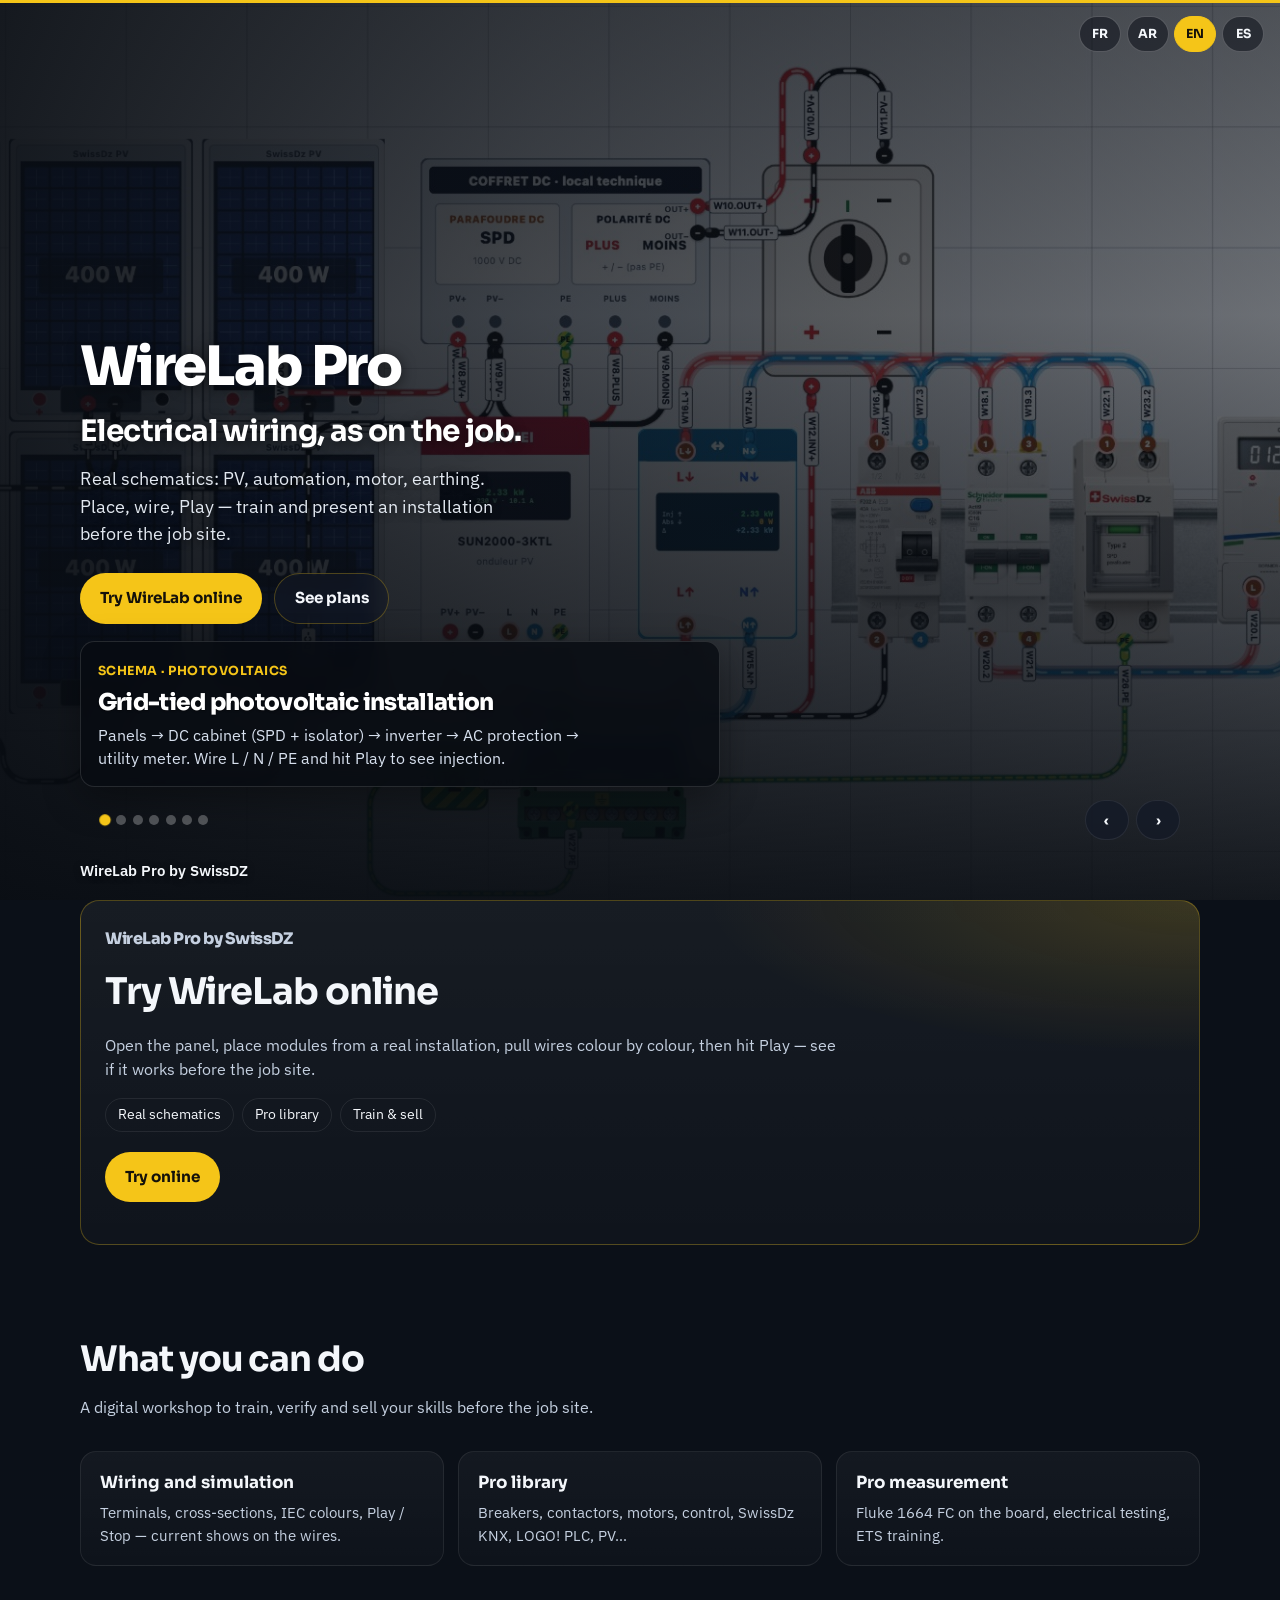
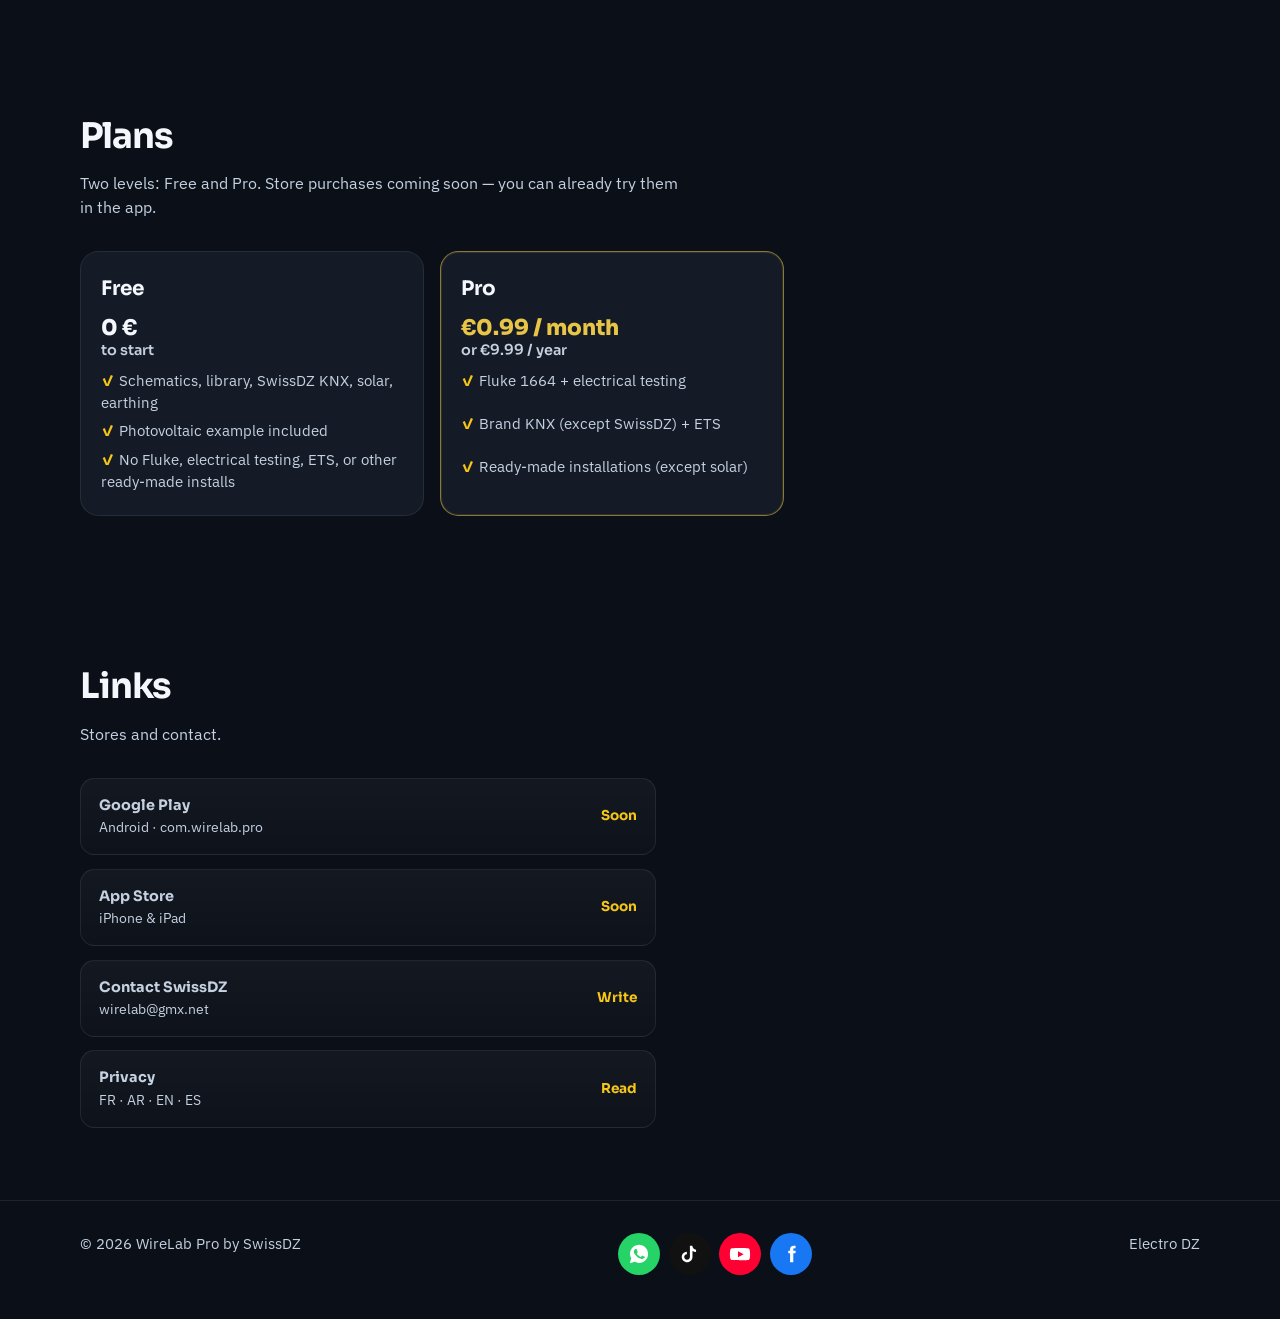
==== commit fdcf4e9d: "docs(privacy): WireLab contact wirelab@gmx.net / wirelab.pro Replace Electro DZ Gmail and electro-dz" ====
--- a/index.html
+++ b/index.html
@@ -612,8 +612,8 @@
         <span><strong>App Store</strong><span>iPhone &amp; iPad</span></span>
         <em data-i18n="soon">Bientôt</em>
       </a>
-      <a class="link-row" href="mailto:contact.electrodz@gmail.com">
-        <span><strong data-i18n="contact">Contact SwissDZ</strong><span>contact.electrodz@gmail.com</span></span>
+      <a class="link-row" href="mailto:wirelab@gmx.net">
+        <span><strong data-i18n="contact">Contact SwissDZ</strong><span>wirelab@gmx.net</span></span>
         <em data-i18n="write">Écrire</em>
       </a>
       <a class="link-row" href="privacy/">
